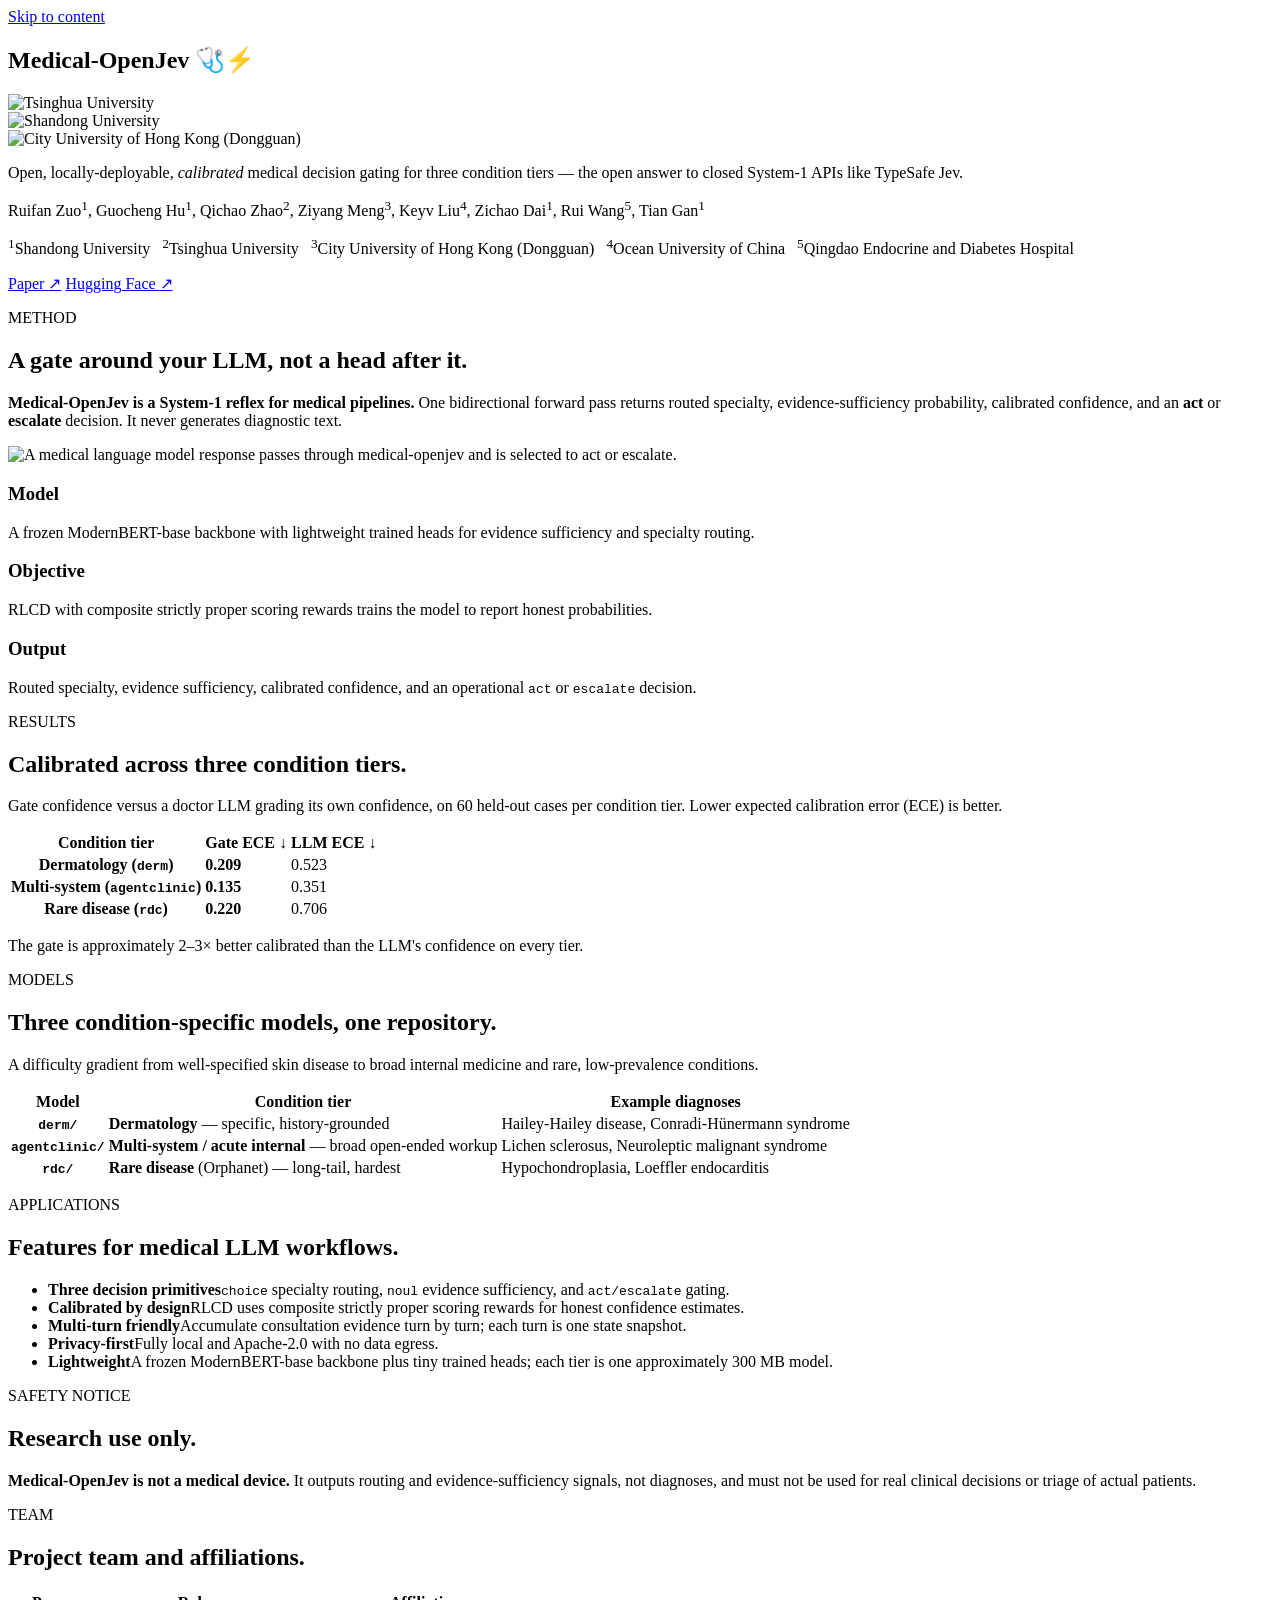
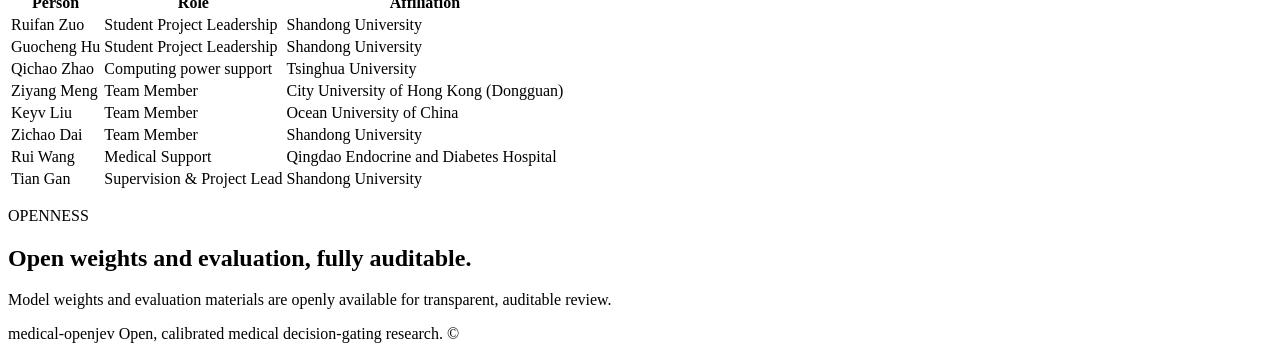
==== index.html @ 3ba79b7f "Add files via upload" ====
<!doctype html>
<html lang="en">
  <head>
    <meta charset="utf-8">
    <meta name="viewport" content="width=device-width, initial-scale=1">
    <meta name="description" content="Medical-OpenJev is an open, locally deployable, calibrated medical decision gate for three condition tiers.">
    <meta name="theme-color" content="#ffffff">
    <title>Medical-OpenJev · Calibrated medical decision gating</title>
    <link rel="icon" href="assets/medical-openjev-method.svg" type="image/svg+xml">
    <link rel="stylesheet" href="/Medical-OpenJev/styles.css">
  </head>
  <body>
    <a class="skip-link" href="#main">Skip to content</a>

    <main id="main">
      <section id="top" class="hero">
        <div class="container hero-center">
          <div class="title-lockup">
            <h1>Medical-OpenJev 🩺⚡</h1>
          </div>
          <div class="project-logos" aria-label="Project institutions">
            <div class="institution-logo"><img src="logo/清华大学-logo-1024px.png" alt="Tsinghua University"></div>
            <div class="institution-logo"><img src="logo/山东大学-logo-1024px.png" alt="Shandong University"></div>
            <div class="institution-logo"><img src="logo/香港城市大学（东莞）-logo-1024px.png" alt="City University of Hong Kong (Dongguan)"></div>
          </div>
          <p class="tagline">Open, locally-deployable, <em>calibrated</em> medical decision gating for three condition tiers — the open answer to closed System-1 APIs like TypeSafe Jev.</p>
          <p class="author-line">
            Ruifan Zuo<sup>1</sup>, Guocheng Hu<sup>1</sup>, Qichao Zhao<sup>2</sup>, Ziyang Meng<sup>3</sup>, Keyv Liu<sup>4</sup>, Zichao Dai<sup>1</sup>, Rui Wang<sup>5</sup>, Tian Gan<sup>1</sup>
          </p>
          <p class="affiliation-line">
            <sup>1</sup>Shandong University &nbsp; <sup>2</sup>Tsinghua University &nbsp; <sup>3</sup>City University of Hong Kong (Dongguan) &nbsp; <sup>4</sup>Ocean University of China &nbsp; <sup>5</sup>Qingdao Endocrine and Diabetes Hospital
          </p>
          <div class="project-links" aria-label="Project resources">
            <a href="https://arxiv.org" target="_blank" rel="noreferrer">Paper <span aria-hidden="true">↗</span></a>
            <a href="https://huggingface.co/Qwen/Qwen3.5-4B" target="_blank" rel="noreferrer">Hugging Face <span aria-hidden="true">↗</span></a>
          </div>
        </div>
      </section>

      <section id="method" class="section">
        <div class="container">
          <div class="section-heading">
            <p class="kicker">METHOD</p>
            <h2>A gate around your LLM, not a head after it.</h2>
            <p><strong>Medical-OpenJev is a System-1 reflex for medical pipelines.</strong> One bidirectional forward pass returns routed specialty, evidence-sufficiency probability, calibrated confidence, and an <strong>act</strong> or <strong>escalate</strong> decision. It never generates diagnostic text.</p>
          </div>
          <img class="method-figure" src="assets/medical-openjev-method.svg" alt="A medical language model response passes through medical-openjev and is selected to act or escalate." width="1200" height="480">
          <div class="method-notes">
            <div>
              <h3>Model</h3>
              <p>A frozen ModernBERT-base backbone with lightweight trained heads for evidence sufficiency and specialty routing.</p>
            </div>
            <div>
              <h3>Objective</h3>
              <p>RLCD with composite strictly proper scoring rewards trains the model to report honest probabilities.</p>
            </div>
            <div>
              <h3>Output</h3>
              <p>Routed specialty, evidence sufficiency, calibrated confidence, and an operational <code>act</code> or <code>escalate</code> decision.</p>
            </div>
          </div>
        </div>
      </section>

      <section id="results" class="section section-muted">
        <div class="container">
          <div class="section-heading">
            <p class="kicker">RESULTS</p>
            <h2>Calibrated across three condition tiers.</h2>
            <p>Gate confidence versus a doctor LLM grading its own confidence, on 60 held-out cases per condition tier. Lower expected calibration error (ECE) is better.</p>
          </div>
          <div class="table-wrap">
            <table>
              <thead>
                <tr><th scope="col">Condition tier</th><th scope="col">Gate ECE ↓</th><th scope="col">LLM ECE ↓</th></tr>
              </thead>
              <tbody>
                <tr><th scope="row">Dermatology (<code>derm</code>)</th><td><strong>0.209</strong></td><td>0.523</td></tr>
                <tr><th scope="row">Multi-system (<code>agentclinic</code>)</th><td><strong>0.135</strong></td><td>0.351</td></tr>
                <tr><th scope="row">Rare disease (<code>rdc</code>)</th><td><strong>0.220</strong></td><td>0.706</td></tr>
              </tbody>
            </table>
          </div>
          <p class="table-note">The gate is approximately 2–3× better calibrated than the LLM's confidence on every tier.</p>
        </div>
      </section>

      <section id="models" class="section">
        <div class="container">
          <div class="section-heading">
            <p class="kicker">MODELS</p>
            <h2>Three condition-specific models, one repository.</h2>
            <p>A difficulty gradient from well-specified skin disease to broad internal medicine and rare, low-prevalence conditions.</p>
          </div>
          <div class="table-wrap">
            <table>
              <thead>
                <tr><th scope="col">Model</th><th scope="col">Condition tier</th><th scope="col">Example diagnoses</th></tr>
              </thead>
              <tbody>
                <tr><th scope="row"><code>derm/</code></th><td><strong>Dermatology</strong> — specific, history-grounded</td><td>Hailey-Hailey disease, Conradi-Hünermann syndrome</td></tr>
                <tr><th scope="row"><code>agentclinic/</code></th><td><strong>Multi-system / acute internal</strong> — broad open-ended workup</td><td>Lichen sclerosus, Neuroleptic malignant syndrome</td></tr>
                <tr><th scope="row"><code>rdc/</code></th><td><strong>Rare disease</strong> (Orphanet) — long-tail, hardest</td><td>Hypochondroplasia, Loeffler endocarditis</td></tr>
              </tbody>
            </table>
          </div>
        </div>
      </section>

      <section id="applications" class="section">
        <div class="container">
          <div class="section-heading">
            <p class="kicker">APPLICATIONS</p>
            <h2>Features for medical LLM workflows.</h2>
          </div>
          <ul class="feature-list">
            <li><strong>Three decision primitives</strong><span><code>choice</code> specialty routing, <code>noul</code> evidence sufficiency, and <code>act/escalate</code> gating.</span></li>
            <li><strong>Calibrated by design</strong><span>RLCD uses composite strictly proper scoring rewards for honest confidence estimates.</span></li>
            <li><strong>Multi-turn friendly</strong><span>Accumulate consultation evidence turn by turn; each turn is one state snapshot.</span></li>
            <li><strong>Privacy-first</strong><span>Fully local and Apache-2.0 with no data egress.</span></li>
            <li><strong>Lightweight</strong><span>A frozen ModernBERT-base backbone plus tiny trained heads; each tier is one approximately 300 MB model.</span></li>
          </ul>
        </div>
      </section>

      <section class="section section-muted">
        <div class="container notice">
          <p class="kicker">SAFETY NOTICE</p>
          <h2>Research use only.</h2>
          <p><strong>Medical-OpenJev is not a medical device.</strong> It outputs routing and evidence-sufficiency signals, not diagnoses, and must not be used for real clinical decisions or triage of actual patients.</p>
        </div>
      </section>

      <section id="team" class="section">
        <div class="container">
          <div class="section-heading">
            <p class="kicker">TEAM</p>
            <h2>Project team and affiliations.</h2>
          </div>
          <div class="table-wrap team-table-wrap">
            <table class="team-table">
              <thead><tr><th scope="col">Person</th><th scope="col">Role</th><th scope="col">Affiliation</th></tr></thead>
              <tbody>
                <tr><td>Ruifan Zuo</td><td>Student Project Leadership</td><td>Shandong University</td></tr>
                <tr><td>Guocheng Hu</td><td>Student Project Leadership</td><td>Shandong University</td></tr>
                <tr><td>Qichao Zhao</td><td>Computing power support</td><td>Tsinghua University</td></tr>
                <tr><td>Ziyang Meng</td><td>Team Member</td><td>City University of Hong Kong (Dongguan)</td></tr>
                <tr><td>Keyv Liu</td><td>Team Member</td><td>Ocean University of China</td></tr>
                <tr><td>Zichao Dai</td><td>Team Member</td><td>Shandong University</td></tr>
                <tr><td>Rui Wang</td><td>Medical Support</td><td>Qingdao Endocrine and Diabetes Hospital</td></tr>
                <tr><td>Tian Gan</td><td>Supervision &amp; Project Lead</td><td>Shandong University</td></tr>
              </tbody>
            </table>
          </div>
        </div>
      </section>

      <section class="section section-muted">
        <div class="container openness">
          <p class="kicker">OPENNESS</p>
          <h2>Open weights and evaluation, fully auditable.</h2>
          <p>Model weights and evaluation materials are openly available for transparent, auditable review.</p>
        </div>
      </section>
    </main>

    <footer class="site-footer">
      <div class="container footer-inner">
        <span>medical-open<span>jev</span></span>
        <span>Open, calibrated medical decision-gating research.</span>
        <span>© <span id="year"></span></span>
      </div>
    </footer>
    <script src="script.js"></script>
  </body>
</html>
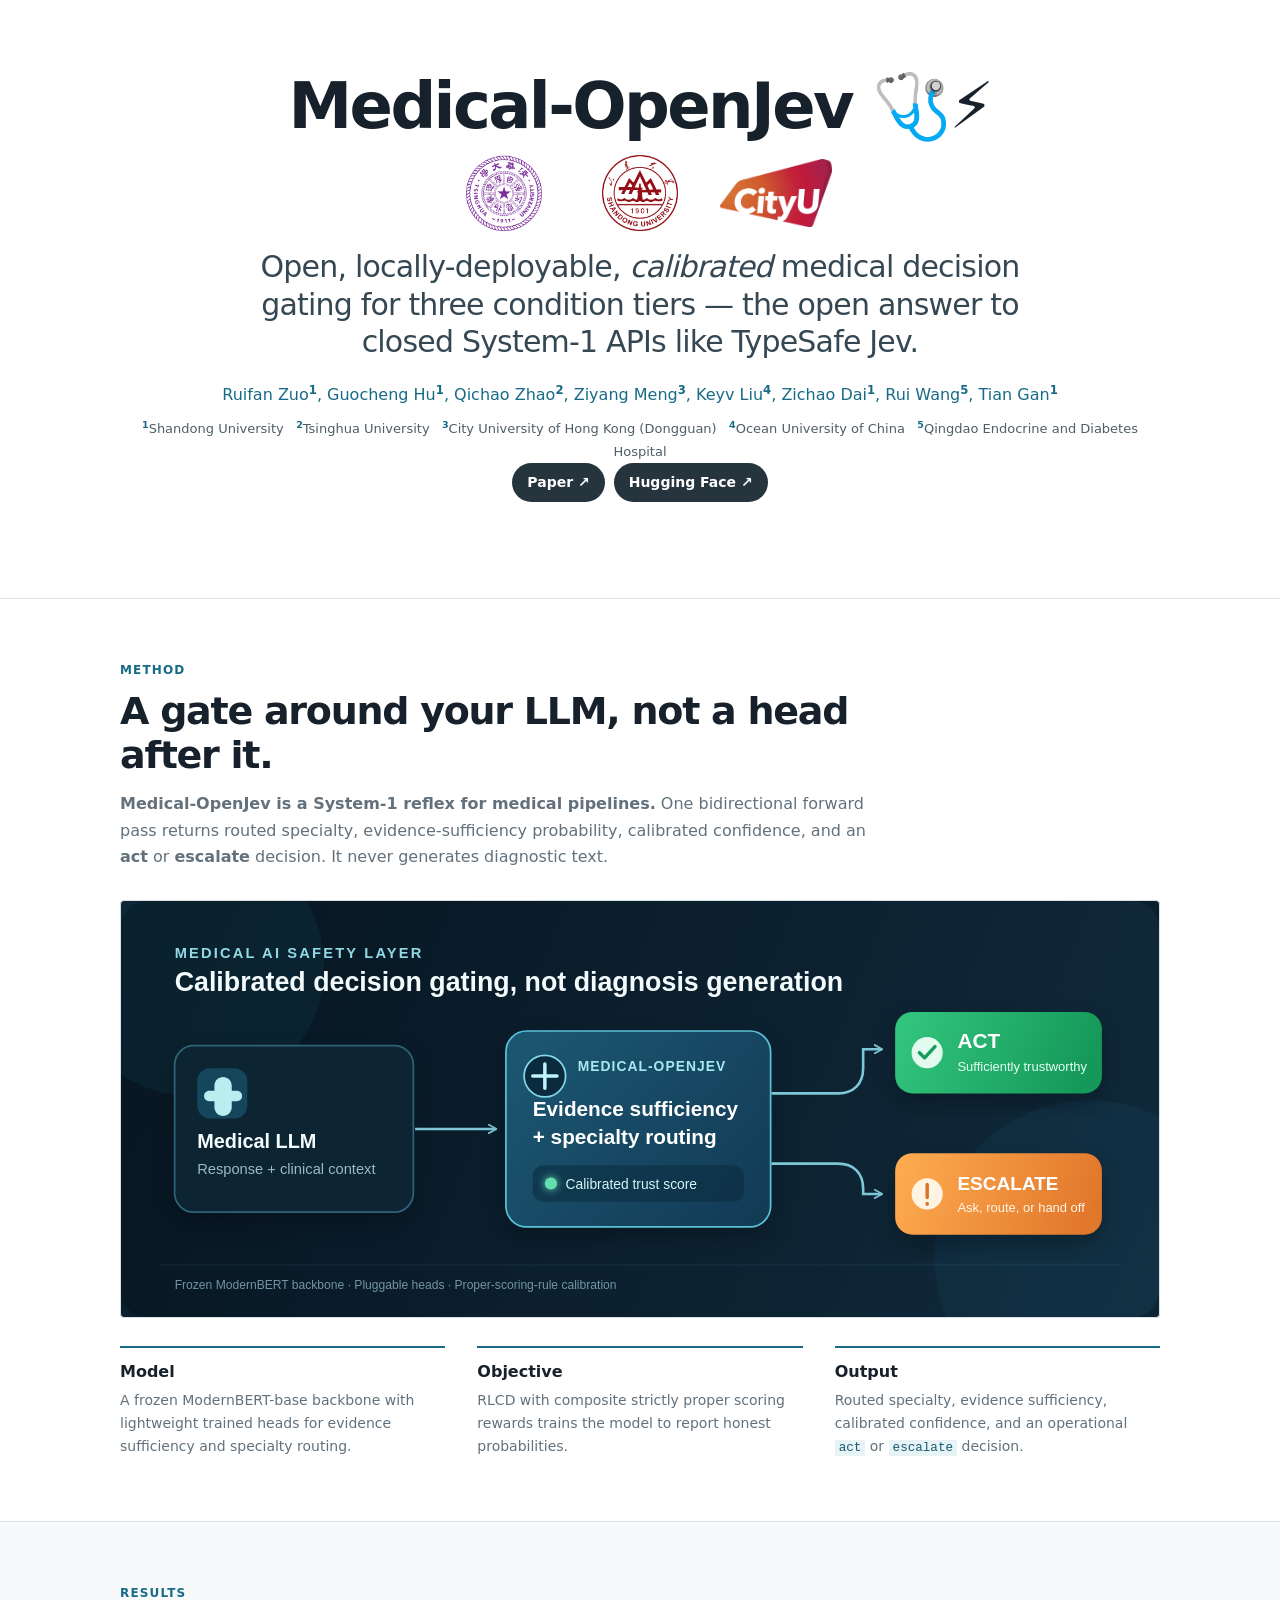
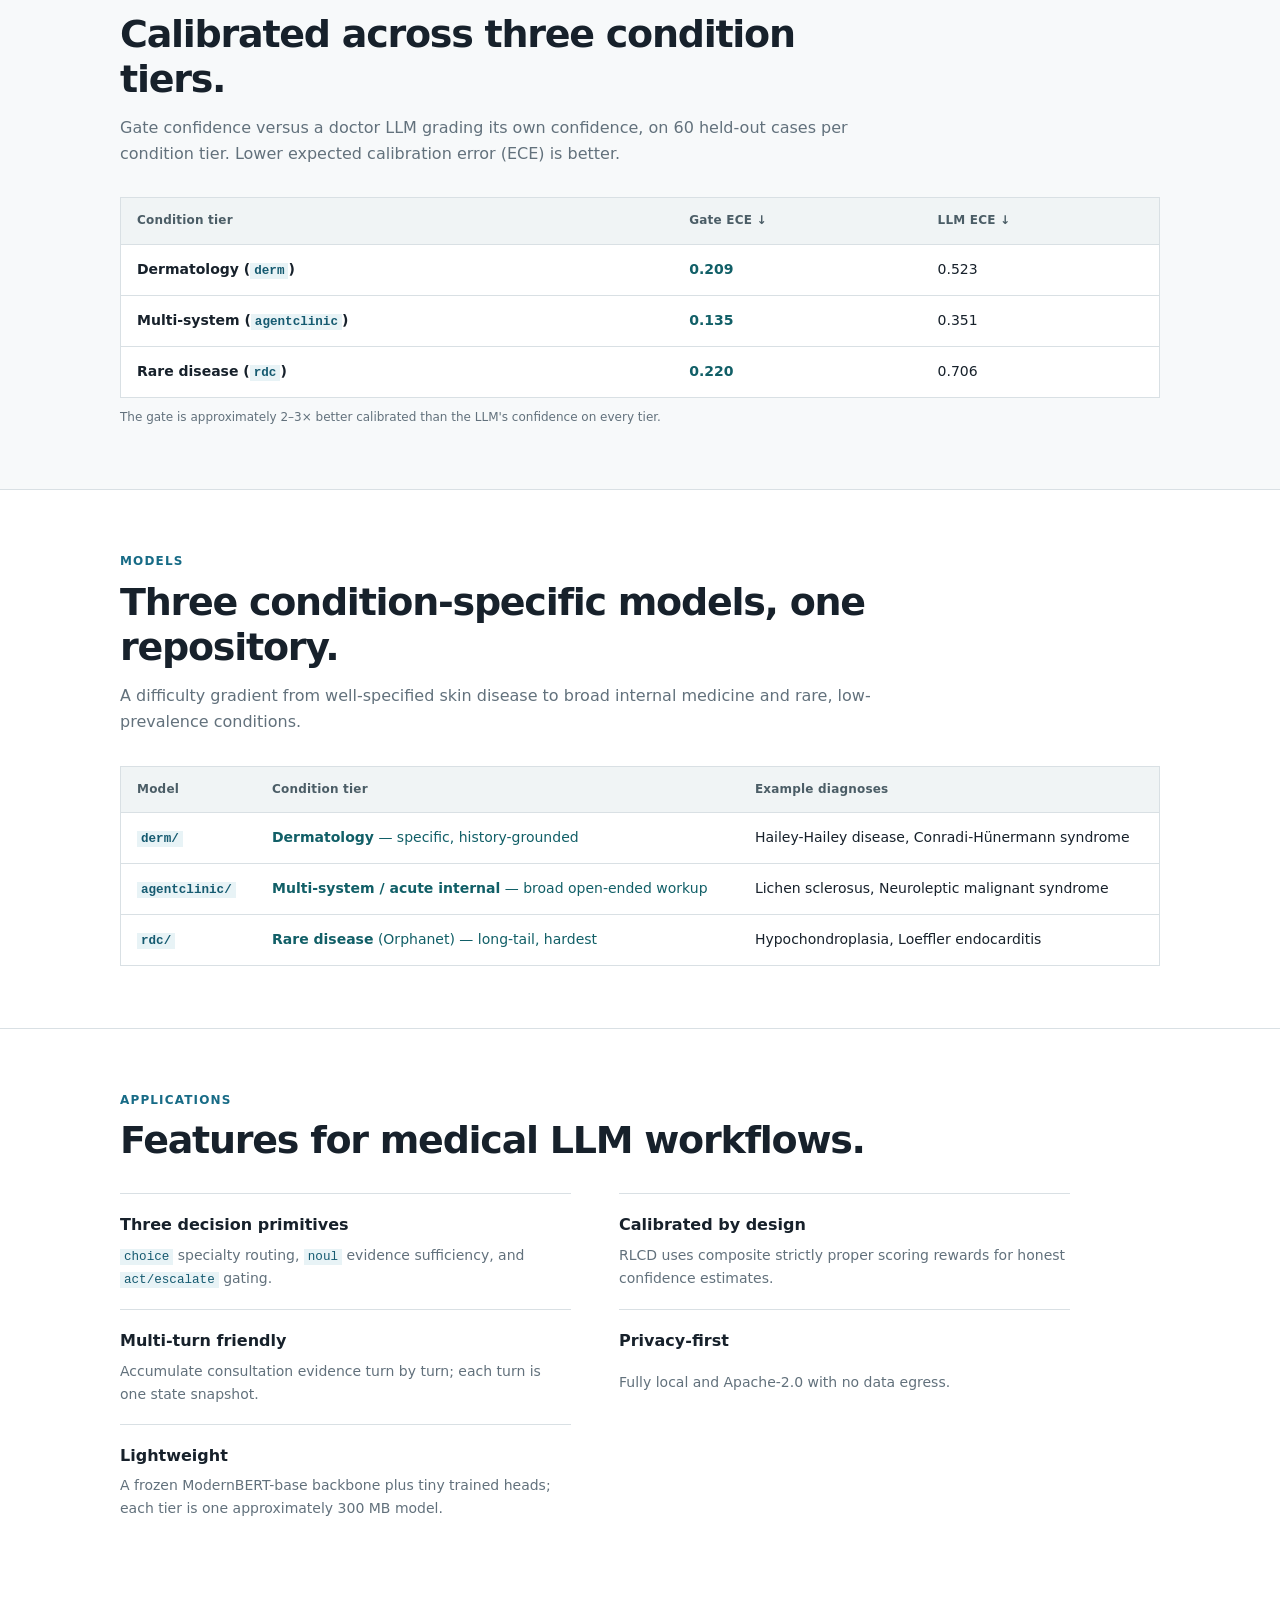
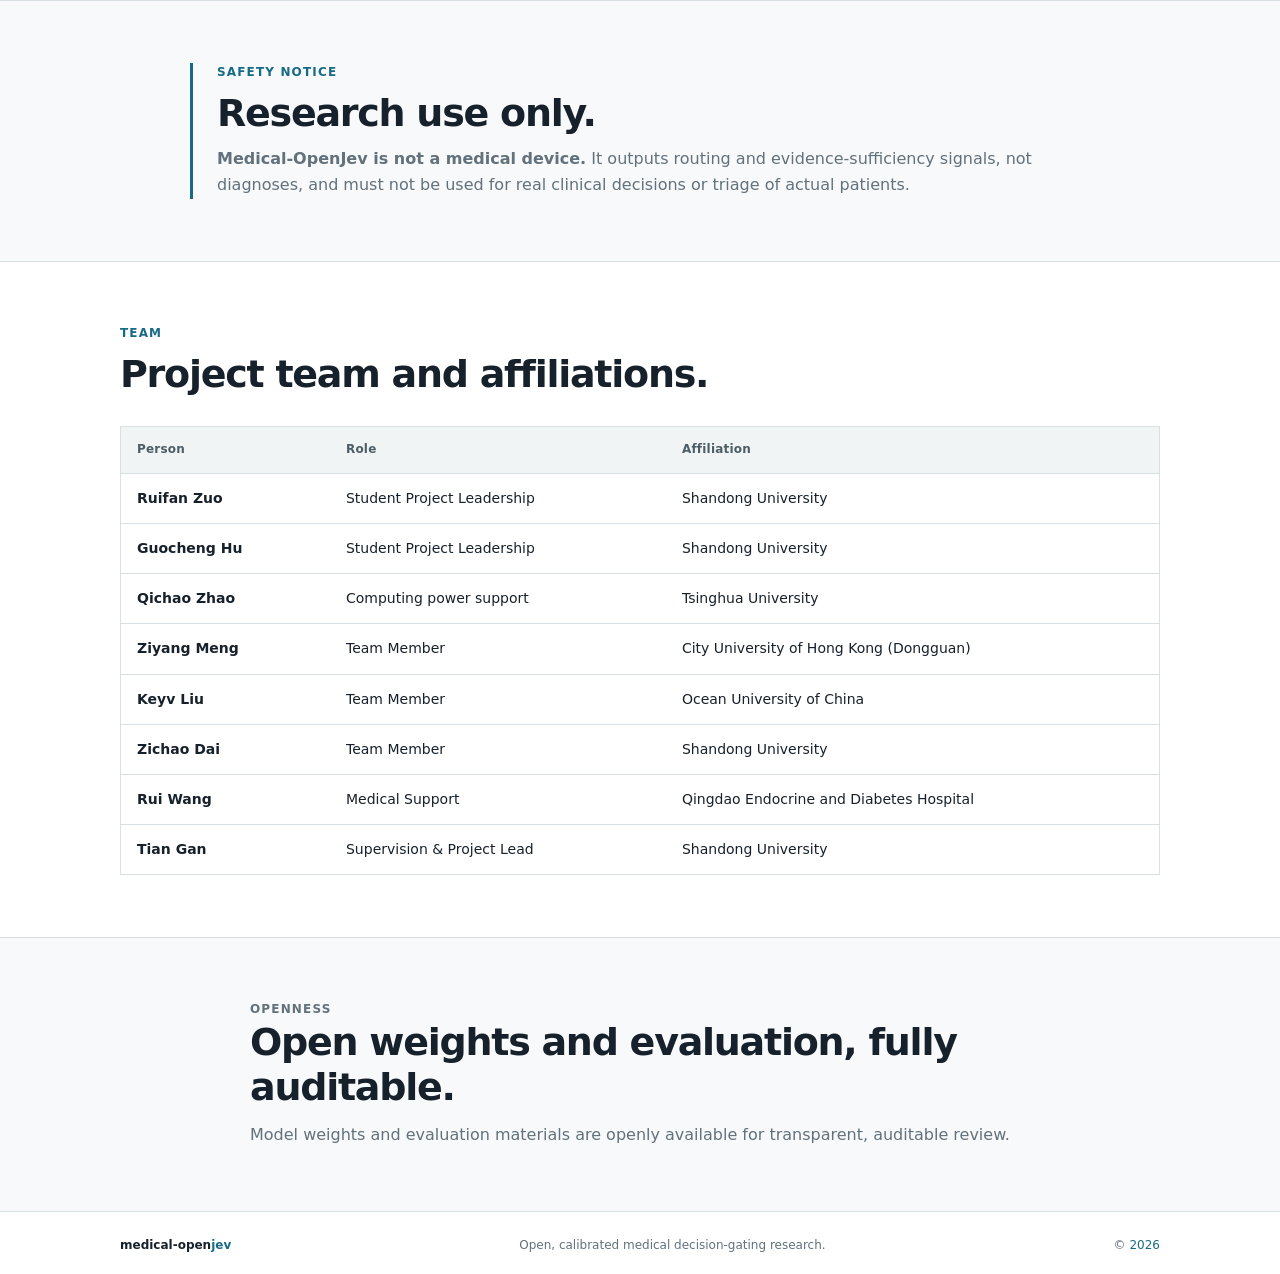
==== commit 3d6c1f7b: "Update index.html" ====
--- a/index.html
+++ b/index.html
@@ -6,8 +6,8 @@
     <meta name="description" content="Medical-OpenJev is an open, locally deployable, calibrated medical decision gate for three condition tiers.">
     <meta name="theme-color" content="#ffffff">
     <title>Medical-OpenJev · Calibrated medical decision gating</title>
-    <link rel="icon" href="assets/medical-openjev-method.svg" type="image/svg+xml">
-    <link rel="stylesheet" href="/Medical-OpenJev/styles.css">
+    <link rel="icon" href="web/assets/medical-openjev-method.svg" type="image/svg+xml">
+    <link rel="stylesheet" href="web/styles.css">
   </head>
   <body>
     <a class="skip-link" href="#main">Skip to content</a>
@@ -19,9 +19,9 @@
             <h1>Medical-OpenJev 🩺⚡</h1>
           </div>
           <div class="project-logos" aria-label="Project institutions">
-            <div class="institution-logo"><img src="logo/清华大学-logo-1024px.png" alt="Tsinghua University"></div>
-            <div class="institution-logo"><img src="logo/山东大学-logo-1024px.png" alt="Shandong University"></div>
-            <div class="institution-logo"><img src="logo/香港城市大学（东莞）-logo-1024px.png" alt="City University of Hong Kong (Dongguan)"></div>
+            <div class="institution-logo"><img src="web/logo/清华大学-logo-1024px.png" alt="Tsinghua University"></div>
+            <div class="institution-logo"><img src="web/logo/山东大学-logo-1024px.png" alt="Shandong University"></div>
+            <div class="institution-logo"><img src="web/logo/香港城市大学（东莞）-logo-1024px.png" alt="City University of Hong Kong (Dongguan)"></div>
           </div>
           <p class="tagline">Open, locally-deployable, <em>calibrated</em> medical decision gating for three condition tiers — the open answer to closed System-1 APIs like TypeSafe Jev.</p>
           <p class="author-line">
@@ -32,7 +32,7 @@
           </p>
           <div class="project-links" aria-label="Project resources">
             <a href="https://arxiv.org" target="_blank" rel="noreferrer">Paper <span aria-hidden="true">↗</span></a>
-            <a href="https://huggingface.co/Qwen/Qwen3.5-4B" target="_blank" rel="noreferrer">Hugging Face <span aria-hidden="true">↗</span></a>
+            <a href="https://https://huggingface.co/fancc28/Medical-OpenJev" target="_blank" rel="noreferrer">Hugging Face <span aria-hidden="true">↗</span></a>
           </div>
         </div>
       </section>
@@ -44,7 +44,7 @@
             <h2>A gate around your LLM, not a head after it.</h2>
             <p><strong>Medical-OpenJev is a System-1 reflex for medical pipelines.</strong> One bidirectional forward pass returns routed specialty, evidence-sufficiency probability, calibrated confidence, and an <strong>act</strong> or <strong>escalate</strong> decision. It never generates diagnostic text.</p>
           </div>
-          <img class="method-figure" src="assets/medical-openjev-method.svg" alt="A medical language model response passes through medical-openjev and is selected to act or escalate." width="1200" height="480">
+          <img class="method-figure" src="web/assets/medical-openjev-method.svg" alt="A medical language model response passes through medical-openjev and is selected to act or escalate." width="1200" height="480">
           <div class="method-notes">
             <div>
               <h3>Model</h3>
@@ -171,6 +171,6 @@
         <span>© <span id="year"></span></span>
       </div>
     </footer>
-    <script src="script.js"></script>
+    <script src="web/script.js"></script>
   </body>
 </html>
--- a/web/styles.css
+++ b/web/styles.css
@@ -0,0 +1,106 @@
+:root {
+  --paper: #ffffff;
+  --surface: #f7f9fa;
+  --ink: #17212b;
+  --muted: #62717c;
+  --accent: #176b86;
+  --accent-soft: #e8f3f6;
+  --line: #d9e0e4;
+  --max-width: 1040px;
+}
+
+* { box-sizing: border-box; }
+
+html { scroll-behavior: smooth; }
+
+body {
+  margin: 0;
+  color: var(--ink);
+  background: var(--paper);
+  font-family: Inter, ui-sans-serif, system-ui, -apple-system, BlinkMacSystemFont, "Segoe UI", sans-serif;
+  font-size: 16px;
+  line-height: 1.65;
+}
+
+a { color: var(--accent); text-decoration: none; }
+a:hover { text-decoration: underline; text-underline-offset: 3px; }
+
+.container { width: min(var(--max-width), calc(100% - 48px)); margin: 0 auto; }
+
+.skip-link { position: fixed; z-index: 10; top: -50px; left: 12px; padding: 7px 12px; background: var(--ink); color: #fff; }
+.skip-link:focus { top: 12px; }
+
+.hero { padding: 74px 0 68px; text-align: center; }
+.hero-center { max-width: 1100px; }
+h1, h2, h3, p { margin-top: 0; }
+h1 { margin-bottom: 0; font-size: clamp(40px, 6vw, 64px); line-height: 1; letter-spacing: -2.6px; }
+h1 span, .site-footer span span { color: var(--accent); }
+.title-lockup { display: flex; align-items: center; justify-content: center; gap: 13px; }
+.project-mark { display: grid; width: 48px; height: 48px; place-items: center; border-radius: 9px; background: var(--accent); color: #fff; font-size: 38px; font-weight: 400; line-height: 1; }
+.tagline { max-width: 800px; margin: 0 auto 20px; color: #344752; font-size: clamp(22px, 3vw, 30px); line-height: 1.25; font-weight: 500; letter-spacing: -.8px; }
+.author-line { max-width: 980px; margin: 0 auto 9px; color: var(--accent); font-size: 16px; line-height: 1.65; }
+.affiliation-line { max-width: 1040px; margin: 0 auto; color: #4d5e67; font-size: 13px; line-height: 1.7; }
+sup { color: var(--accent); font-size: .73em; font-weight: 700; }
+.project-logos { display: flex; align-items: center; justify-content: center; gap: 24px; margin: 16px 0; }
+.institution-logo { display: grid; width: 112px; height: 78px; place-items: center; }
+.institution-logo img { display: block; max-width: 100%; max-height: 76px; object-fit: contain; }
+.project-links { display: flex; flex-wrap: wrap; justify-content: center; gap: 9px; margin: 0 0 28px; }
+.project-links a { padding: 8px 15px; border-radius: 999px; background: #26343d; color: #fff; font-size: 14px; font-weight: 650; }
+.project-links a:hover { background: var(--accent); text-decoration: none; }
+.section { padding: 62px 0; border-top: 1px solid var(--line); }
+.section-muted { background: var(--surface); }
+.section-heading { max-width: 760px; margin-bottom: 30px; }
+.kicker { margin-bottom: 8px; color: var(--accent); font-size: 12px; font-weight: 750; letter-spacing: 1.15px; }
+h2 { margin-bottom: 13px; font-size: clamp(27px, 4vw, 38px); line-height: 1.18; letter-spacing: -1.25px; }
+h3 { margin-bottom: 7px; font-size: 16px; line-height: 1.35; }
+.section-heading > p:last-child, .openness p { margin-bottom: 0; color: var(--muted); }
+
+.method-figure { display: block; width: 100%; height: auto; border: 1px solid var(--line); border-radius: 4px; background: #0b1e2b; }
+.method-notes { display: grid; grid-template-columns: repeat(3, 1fr); gap: 32px; margin-top: 28px; }
+.method-notes > div { border-top: 2px solid var(--accent); padding-top: 13px; }
+.method-notes p { margin-bottom: 0; color: var(--muted); font-size: 14px; }
+code { padding: 1px 4px; background: var(--accent-soft); color: #155a70; font-size: .9em; }
+
+.table-wrap { overflow-x: auto; border: 1px solid var(--line); background: #fff; }
+table { width: 100%; min-width: 760px; border-collapse: collapse; text-align: left; font-size: 14px; }
+th, td { padding: 13px 16px; vertical-align: top; border-bottom: 1px solid var(--line); }
+thead th { background: #f0f4f5; color: #4b5d66; font-size: 12px; font-weight: 750; letter-spacing: .2px; }
+tbody tr:last-child th, tbody tr:last-child td { border-bottom: 0; }
+tbody td:nth-child(2) { color: #115f67; }
+.table-note { margin: 10px 0 0; color: var(--muted); font-size: 12px; }
+
+.feature-list { display: grid; grid-template-columns: repeat(2, 1fr); gap: 0 48px; max-width: 950px; margin: 0; padding: 0; list-style: none; }
+.feature-list li { display: grid; gap: 5px; padding: 18px 0; border-top: 1px solid var(--line); }
+.feature-list strong { font-size: 16px; }
+.feature-list span { color: var(--muted); font-size: 14px; }
+
+.notice { max-width: 900px; border-left: 3px solid var(--accent); padding-left: 24px; }
+.notice h2 { margin-bottom: 10px; }
+.notice > p:last-child { max-width: 830px; margin-bottom: 0; color: var(--muted); }
+
+.team-table td:first-child { font-weight: 650; color: var(--ink); }
+.team-table td:nth-child(2) { color: var(--ink); }
+.openness { max-width: 780px; }
+
+.site-footer { border-top: 1px solid var(--line); padding: 24px 0; color: var(--muted); font-size: 12px; }
+.footer-inner { display: flex; justify-content: space-between; gap: 20px; }
+.footer-inner > span:first-child { color: var(--ink); font-weight: 750; }
+
+@media (max-width: 720px) {
+  .container { width: min(var(--max-width), calc(100% - 32px)); }
+  .hero { padding: 54px 0 48px; }
+  .title-lockup { gap: 9px; }
+  .project-mark { width: 39px; height: 39px; border-radius: 7px; font-size: 31px; }
+  .author-line { font-size: 14px; }
+  .affiliation-line { font-size: 12px; }
+  .project-logos { gap: 11px; margin: 14px 0; }
+  .institution-logo { width: 86px; height: 62px; }
+  .institution-logo img { max-height: 60px; }
+  .section { padding: 48px 0; }
+  .method-notes, .feature-list { grid-template-columns: 1fr; gap: 0; }
+  .method-notes > div { padding: 16px 0; border-top: 1px solid var(--line); }
+  .method-notes > div:first-child { border-top: 2px solid var(--accent); }
+  .footer-inner { align-items: flex-start; flex-direction: column; gap: 5px; }
+}
+
+@media (prefers-reduced-motion: reduce) { html { scroll-behavior: auto; } }
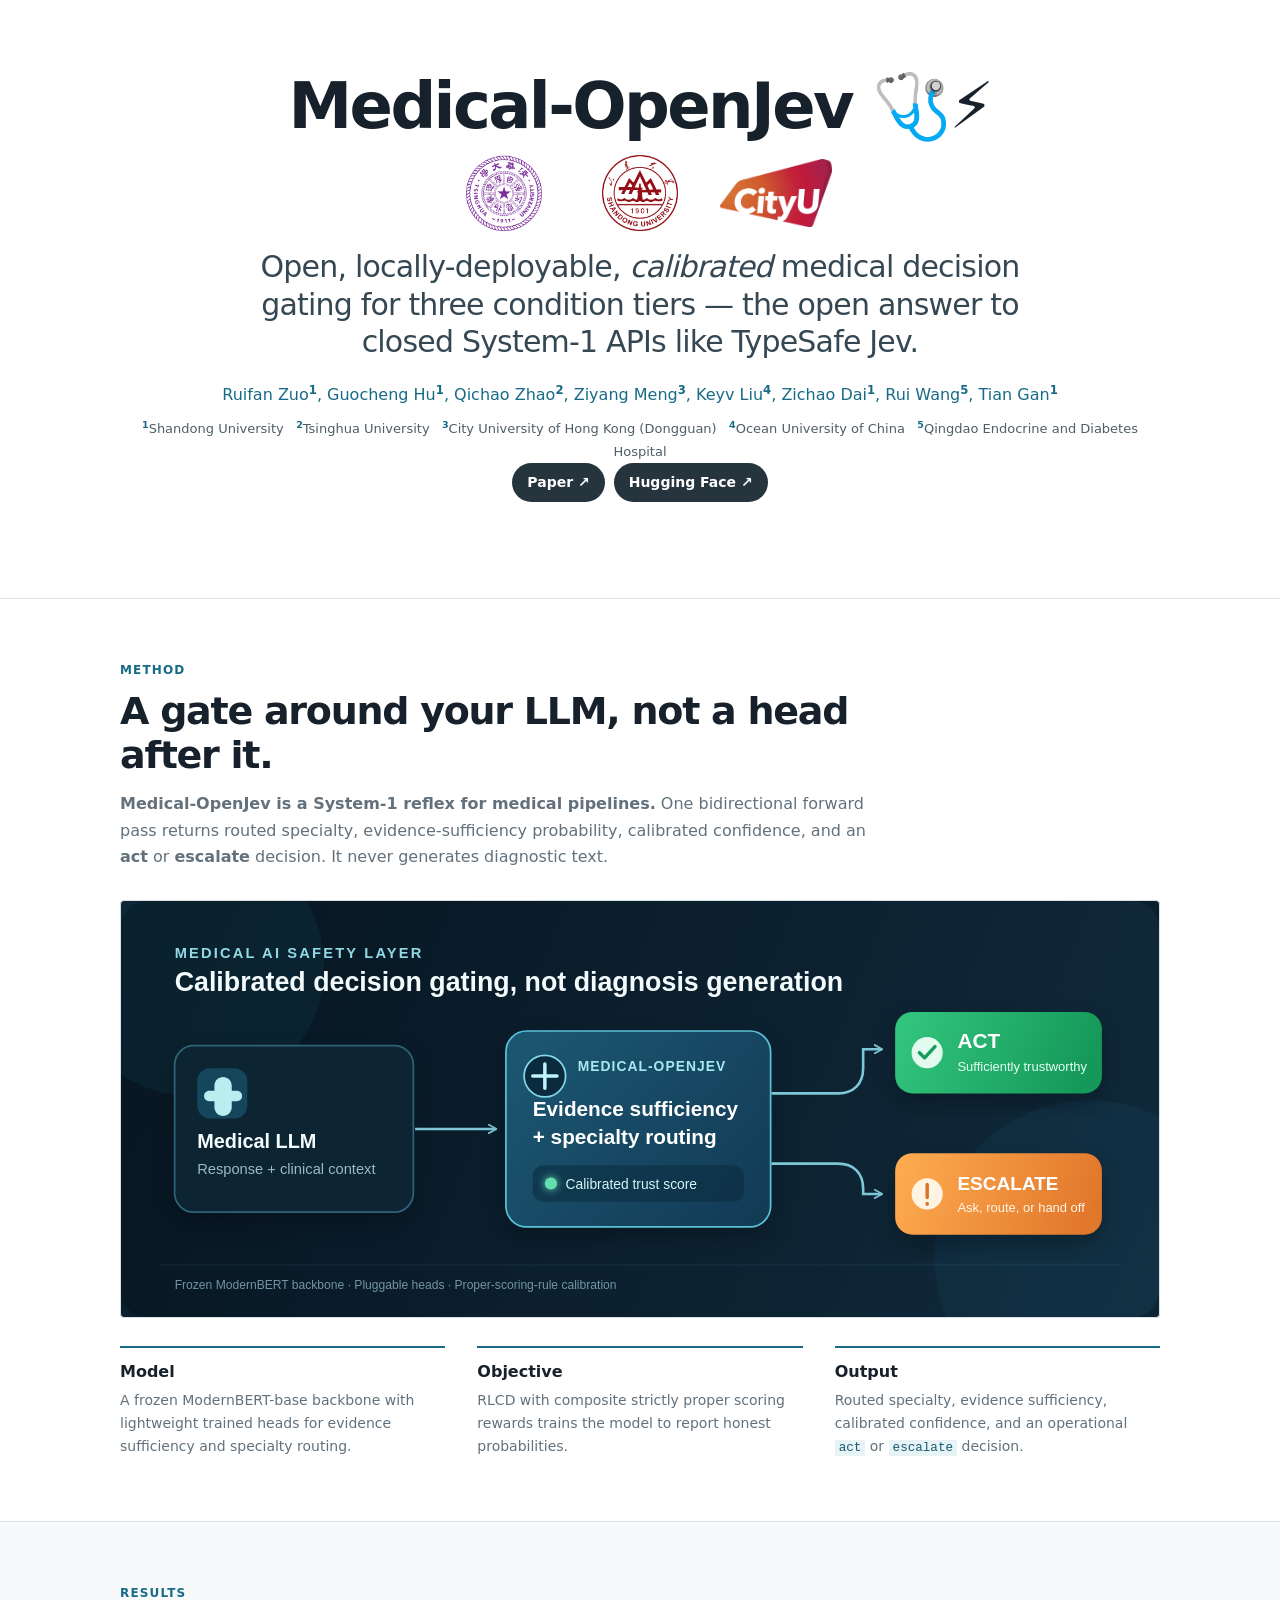
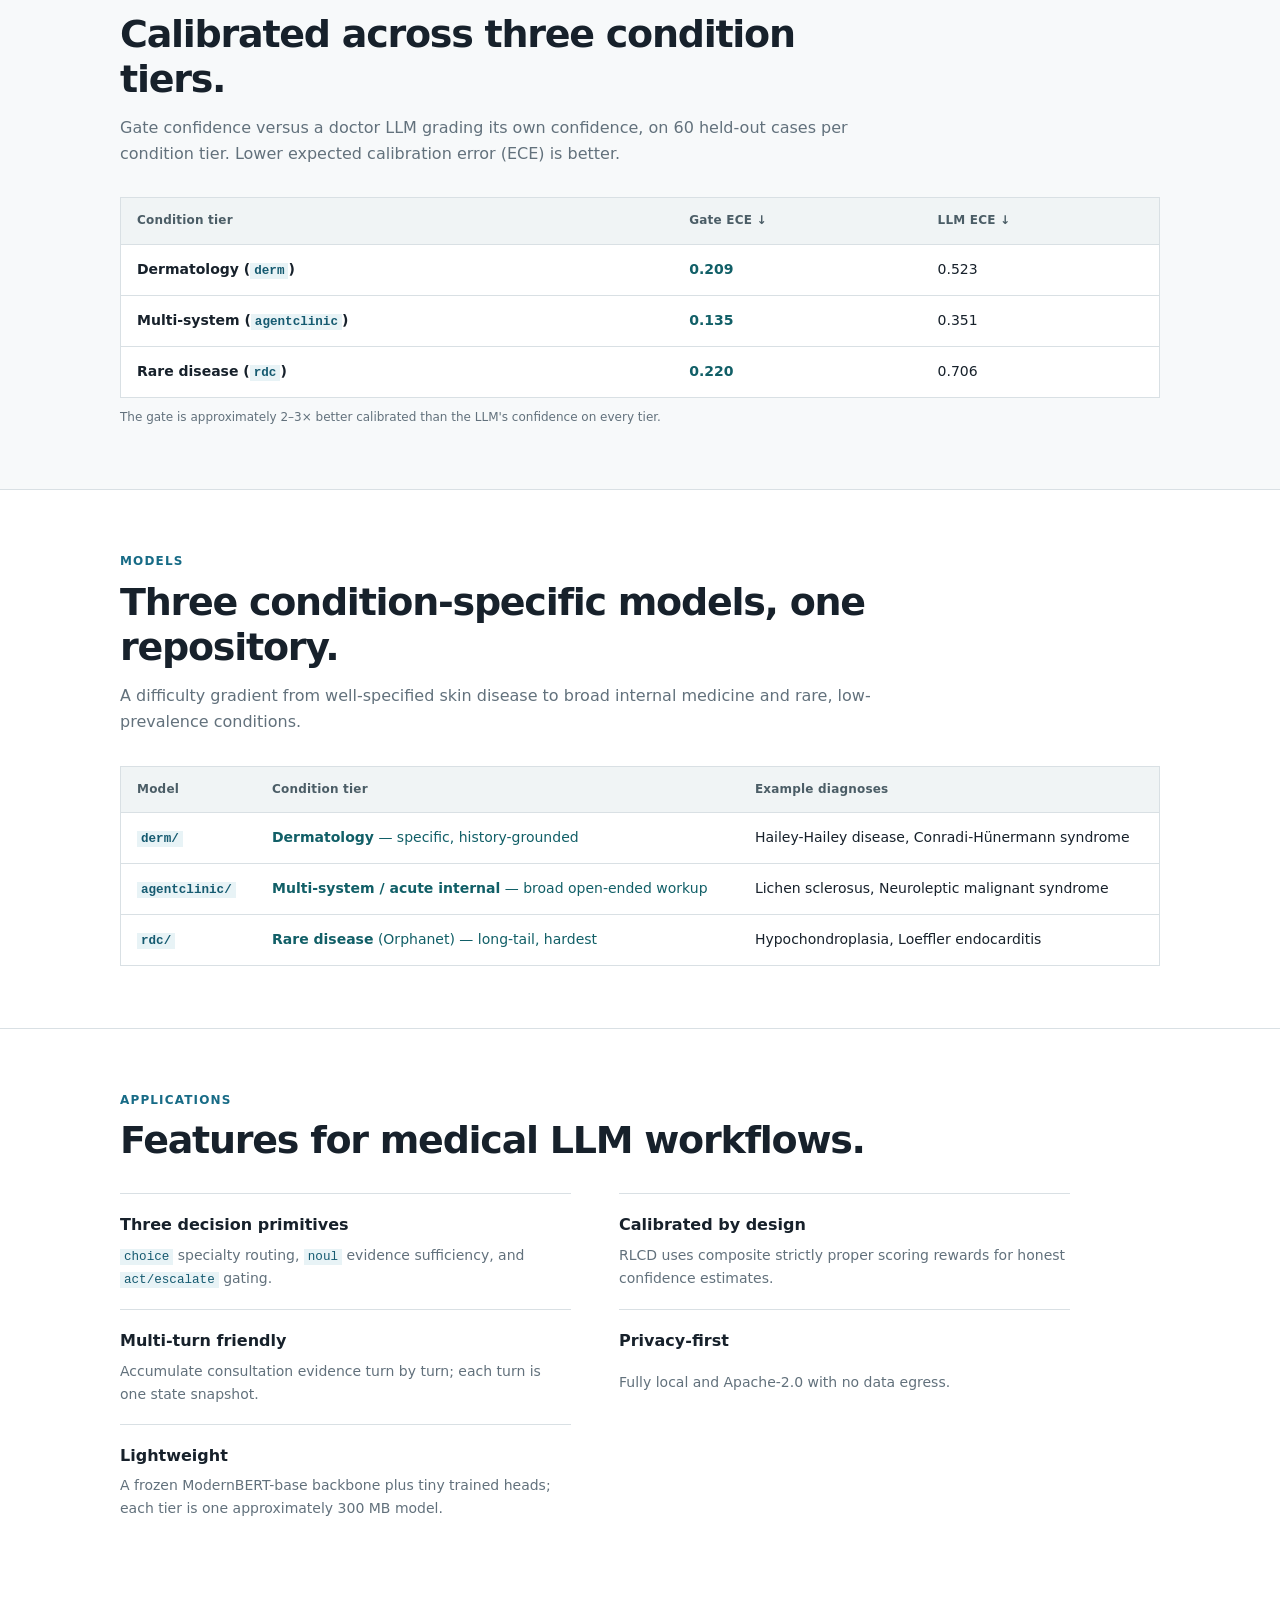
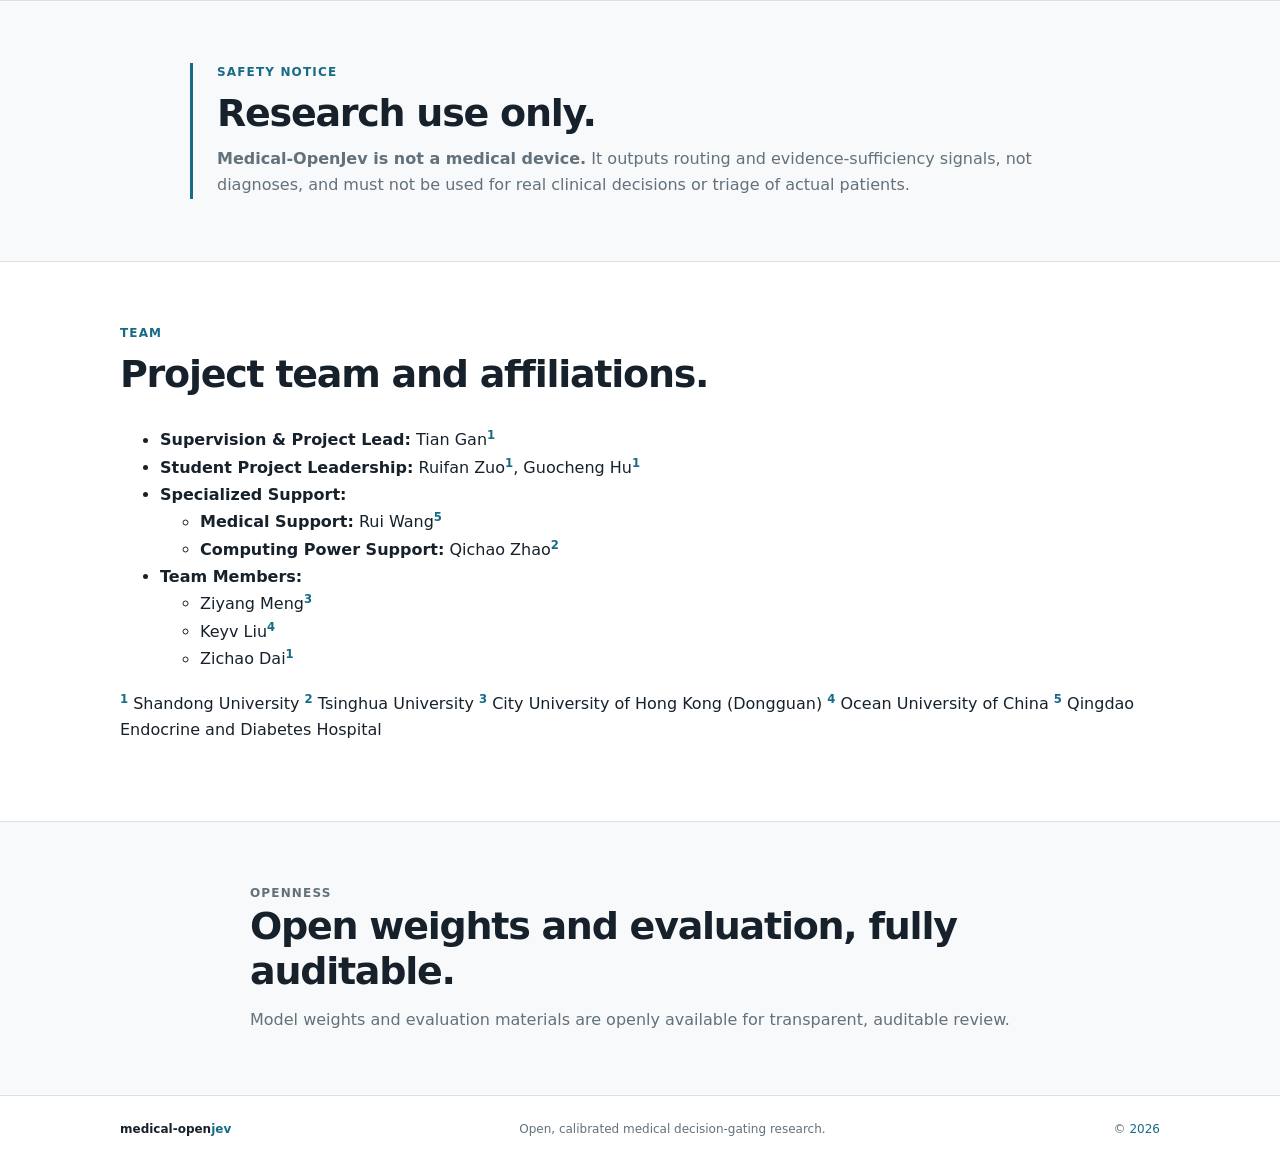
==== commit a58ce4a6: "Update index.html" ====
--- a/index.html
+++ b/index.html
@@ -32,7 +32,7 @@
           </p>
           <div class="project-links" aria-label="Project resources">
             <a href="https://arxiv.org" target="_blank" rel="noreferrer">Paper <span aria-hidden="true">↗</span></a>
-            <a href="https://https://huggingface.co/fancc28/Medical-OpenJev" target="_blank" rel="noreferrer">Hugging Face <span aria-hidden="true">↗</span></a>
+            <a href="https://huggingface.co/fancc28/Medical-OpenJev" target="_blank" rel="noreferrer">Hugging Face <span aria-hidden="true">↗</span></a>
           </div>
         </div>
       </section>
@@ -137,21 +137,32 @@
             <p class="kicker">TEAM</p>
             <h2>Project team and affiliations.</h2>
           </div>
-          <div class="table-wrap team-table-wrap">
-            <table class="team-table">
-              <thead><tr><th scope="col">Person</th><th scope="col">Role</th><th scope="col">Affiliation</th></tr></thead>
-              <tbody>
-                <tr><td>Ruifan Zuo</td><td>Student Project Leadership</td><td>Shandong University</td></tr>
-                <tr><td>Guocheng Hu</td><td>Student Project Leadership</td><td>Shandong University</td></tr>
-                <tr><td>Qichao Zhao</td><td>Computing power support</td><td>Tsinghua University</td></tr>
-                <tr><td>Ziyang Meng</td><td>Team Member</td><td>City University of Hong Kong (Dongguan)</td></tr>
-                <tr><td>Keyv Liu</td><td>Team Member</td><td>Ocean University of China</td></tr>
-                <tr><td>Zichao Dai</td><td>Team Member</td><td>Shandong University</td></tr>
-                <tr><td>Rui Wang</td><td>Medical Support</td><td>Qingdao Endocrine and Diabetes Hospital</td></tr>
-                <tr><td>Tian Gan</td><td>Supervision &amp; Project Lead</td><td>Shandong University</td></tr>
-              </tbody>
-            </table>
-          </div>
+          <ul class="team-outline">
+            <li><strong>Supervision &amp; Project Lead:</strong> Tian Gan<sup>1</sup></li>
+            <li><strong>Student Project Leadership:</strong> Ruifan Zuo<sup>1</sup>, Guocheng Hu<sup>1</sup></li>
+            <li>
+              <strong>Specialized Support:</strong>
+              <ul>
+                <li><strong>Medical Support:</strong> Rui Wang<sup>5</sup></li>
+                <li><strong>Computing Power Support:</strong> Qichao Zhao<sup>2</sup></li>
+              </ul>
+            </li>
+            <li>
+              <strong>Team Members:</strong>
+              <ul>
+                <li>Ziyang Meng<sup>3</sup></li>
+                <li>Keyv Liu<sup>4</sup></li>
+                <li>Zichao Dai<sup>1</sup></li>
+              </ul>
+            </li>
+          </ul>
+          <p class="team-affiliation-legend">
+            <span><sup>1</sup> Shandong University</span>
+            <span><sup>2</sup> Tsinghua University</span>
+            <span><sup>3</sup> City University of Hong Kong (Dongguan)</span>
+            <span><sup>4</sup> Ocean University of China</span>
+            <span><sup>5</sup> Qingdao Endocrine and Diabetes Hospital</span>
+          </p>
         </div>
       </section>
 
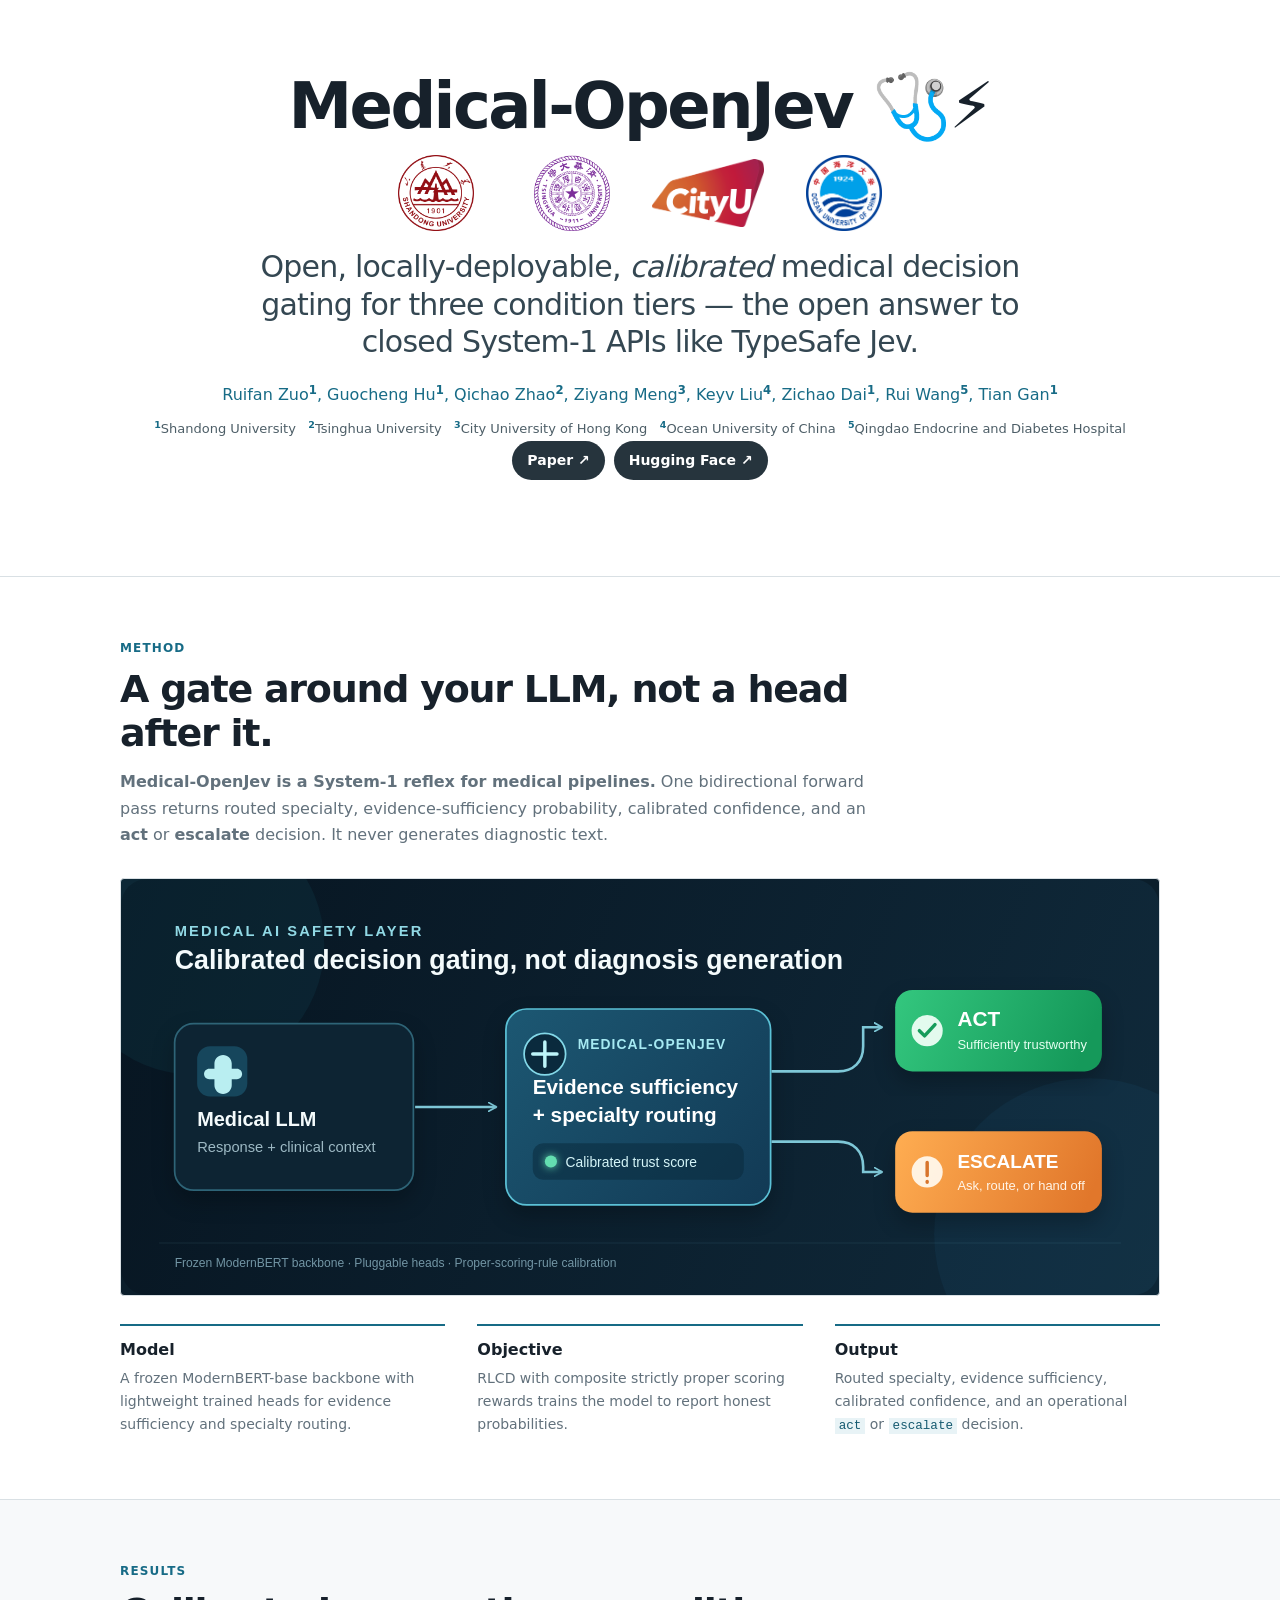
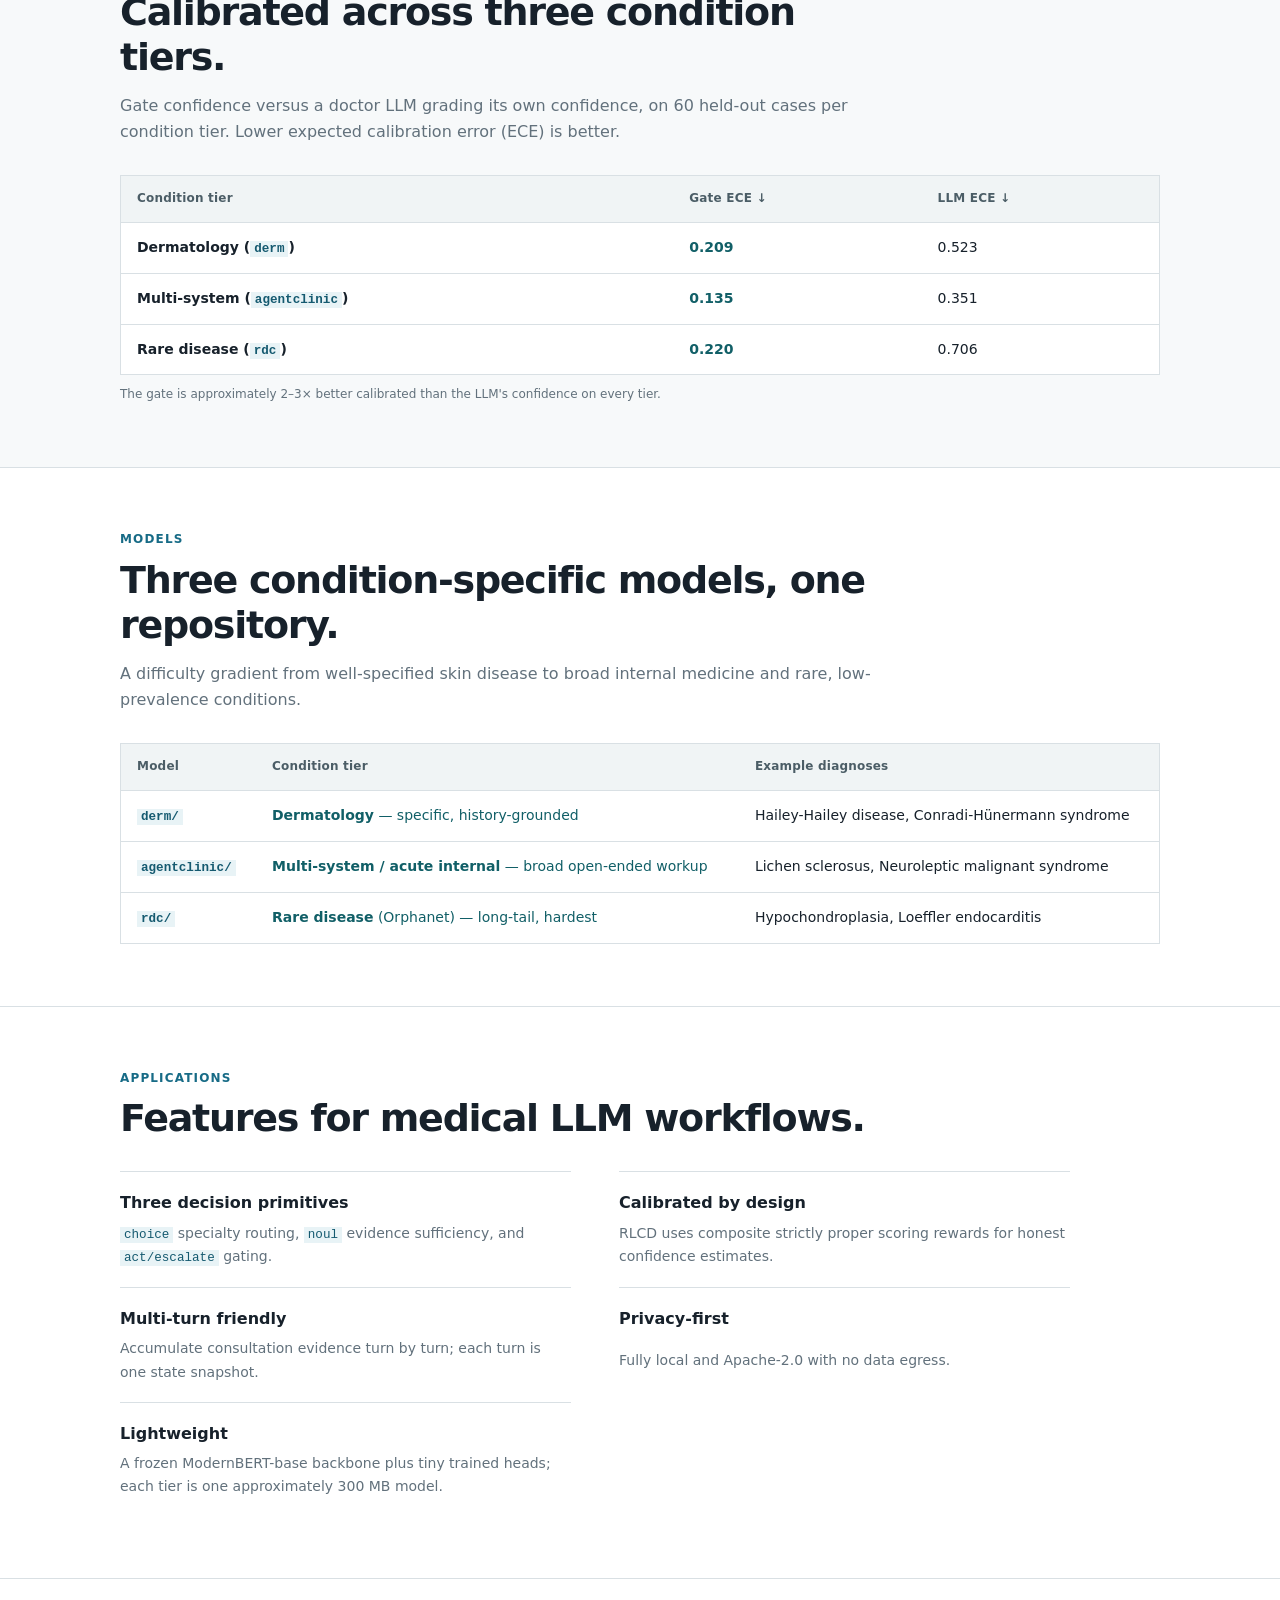
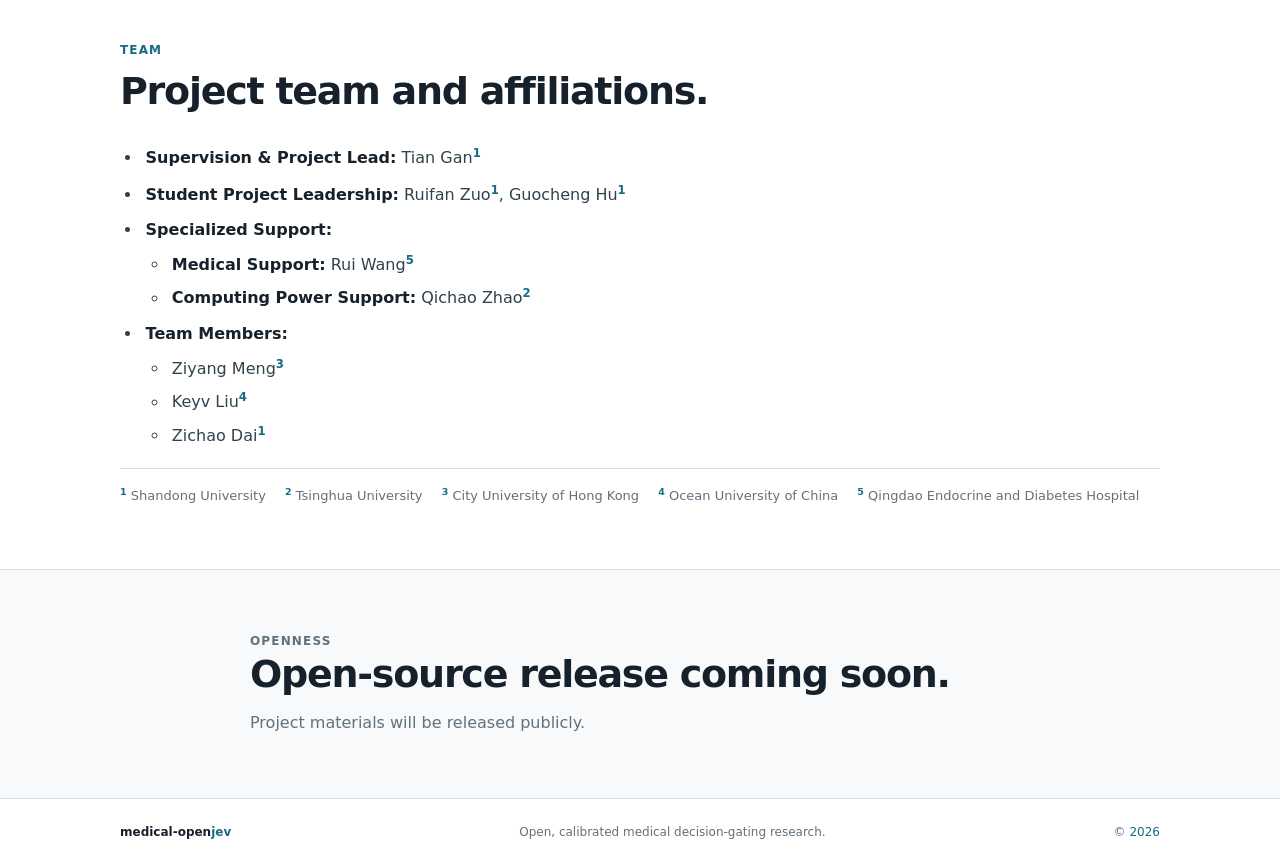
==== commit b62921b1: "Add files via upload" ====
--- a/index.html
+++ b/index.html
@@ -19,16 +19,17 @@
             <h1>Medical-OpenJev 🩺⚡</h1>
           </div>
           <div class="project-logos" aria-label="Project institutions">
+            <div class="institution-logo"><img src="web/logo/山东大学-logo-1024px.png" alt="Shandong University"></div>
             <div class="institution-logo"><img src="web/logo/清华大学-logo-1024px.png" alt="Tsinghua University"></div>
-            <div class="institution-logo"><img src="web/logo/山东大学-logo-1024px.png" alt="Shandong University"></div>
-            <div class="institution-logo"><img src="web/logo/香港城市大学（东莞）-logo-1024px.png" alt="City University of Hong Kong (Dongguan)"></div>
+            <div class="institution-logo"><img src="web/logo/香港城市大学（东莞）-logo-1024px.png" alt="City University of Hong Kong"></div>
+            <div class="institution-logo"><img src="web/logo/中国海洋大学logo.png" alt="Ocean University of China"></div>
           </div>
           <p class="tagline">Open, locally-deployable, <em>calibrated</em> medical decision gating for three condition tiers — the open answer to closed System-1 APIs like TypeSafe Jev.</p>
           <p class="author-line">
             Ruifan Zuo<sup>1</sup>, Guocheng Hu<sup>1</sup>, Qichao Zhao<sup>2</sup>, Ziyang Meng<sup>3</sup>, Keyv Liu<sup>4</sup>, Zichao Dai<sup>1</sup>, Rui Wang<sup>5</sup>, Tian Gan<sup>1</sup>
           </p>
           <p class="affiliation-line">
-            <sup>1</sup>Shandong University &nbsp; <sup>2</sup>Tsinghua University &nbsp; <sup>3</sup>City University of Hong Kong (Dongguan) &nbsp; <sup>4</sup>Ocean University of China &nbsp; <sup>5</sup>Qingdao Endocrine and Diabetes Hospital
+            <sup>1</sup>Shandong University &nbsp; <sup>2</sup>Tsinghua University &nbsp; <sup>3</sup>City University of Hong Kong &nbsp; <sup>4</sup>Ocean University of China &nbsp; <sup>5</sup>Qingdao Endocrine and Diabetes Hospital
           </p>
           <div class="project-links" aria-label="Project resources">
             <a href="https://arxiv.org" target="_blank" rel="noreferrer">Paper <span aria-hidden="true">↗</span></a>
@@ -123,14 +124,6 @@
         </div>
       </section>
 
-      <section class="section section-muted">
-        <div class="container notice">
-          <p class="kicker">SAFETY NOTICE</p>
-          <h2>Research use only.</h2>
-          <p><strong>Medical-OpenJev is not a medical device.</strong> It outputs routing and evidence-sufficiency signals, not diagnoses, and must not be used for real clinical decisions or triage of actual patients.</p>
-        </div>
-      </section>
-
       <section id="team" class="section">
         <div class="container">
           <div class="section-heading">
@@ -159,7 +152,7 @@
           <p class="team-affiliation-legend">
             <span><sup>1</sup> Shandong University</span>
             <span><sup>2</sup> Tsinghua University</span>
-            <span><sup>3</sup> City University of Hong Kong (Dongguan)</span>
+            <span><sup>3</sup> City University of Hong Kong</span>
             <span><sup>4</sup> Ocean University of China</span>
             <span><sup>5</sup> Qingdao Endocrine and Diabetes Hospital</span>
           </p>
@@ -169,8 +162,8 @@
       <section class="section section-muted">
         <div class="container openness">
           <p class="kicker">OPENNESS</p>
-          <h2>Open weights and evaluation, fully auditable.</h2>
-          <p>Model weights and evaluation materials are openly available for transparent, auditable review.</p>
+          <h2>Open-source release coming soon.</h2>
+          <p>Project materials will be released publicly.</p>
         </div>
       </section>
     </main>
--- a/web/styles.css
+++ b/web/styles.css
@@ -41,7 +41,7 @@
 .author-line { max-width: 980px; margin: 0 auto 9px; color: var(--accent); font-size: 16px; line-height: 1.65; }
 .affiliation-line { max-width: 1040px; margin: 0 auto; color: #4d5e67; font-size: 13px; line-height: 1.7; }
 sup { color: var(--accent); font-size: .73em; font-weight: 700; }
-.project-logos { display: flex; align-items: center; justify-content: center; gap: 24px; margin: 16px 0; }
+.project-logos { display: flex; flex-wrap: wrap; align-items: center; justify-content: center; gap: 16px 24px; margin: 16px 0; }
 .institution-logo { display: grid; width: 112px; height: 78px; place-items: center; }
 .institution-logo img { display: block; max-width: 100%; max-height: 76px; object-fit: contain; }
 .project-links { display: flex; flex-wrap: wrap; justify-content: center; gap: 9px; margin: 0 0 28px; }
@@ -74,12 +74,13 @@
 .feature-list strong { font-size: 16px; }
 .feature-list span { color: var(--muted); font-size: 14px; }
 
-.notice { max-width: 900px; border-left: 3px solid var(--accent); padding-left: 24px; }
-.notice h2 { margin-bottom: 10px; }
-.notice > p:last-child { max-width: 830px; margin-bottom: 0; color: var(--muted); }
-
-.team-table td:first-child { font-weight: 650; color: var(--ink); }
-.team-table td:nth-child(2) { color: var(--ink); }
+.team-outline { max-width: 920px; margin: 0; padding-left: 1.35rem; color: #31424b; }
+.team-outline > li { margin: 9px 0; padding-left: 4px; }
+.team-outline ul { margin: 7px 0 4px; padding-left: 1.45rem; }
+.team-outline ul li { margin: 6px 0; padding-left: 3px; }
+.team-outline strong { color: var(--ink); font-weight: 750; }
+.team-affiliation-legend { margin: 18px 0 0; padding-top: 14px; border-top: 1px solid var(--line); color: var(--muted); font-size: 13px; line-height: 1.8; }
+.team-affiliation-legend span { display: inline-block; margin-right: 15px; }
 .openness { max-width: 780px; }
 
 .site-footer { border-top: 1px solid var(--line); padding: 24px 0; color: var(--muted); font-size: 12px; }
@@ -100,6 +101,8 @@
   .method-notes, .feature-list { grid-template-columns: 1fr; gap: 0; }
   .method-notes > div { padding: 16px 0; border-top: 1px solid var(--line); }
   .method-notes > div:first-child { border-top: 2px solid var(--accent); }
+  .team-outline { padding-left: 1.2rem; }
+  .team-outline ul { padding-left: 1.2rem; }
   .footer-inner { align-items: flex-start; flex-direction: column; gap: 5px; }
 }
 
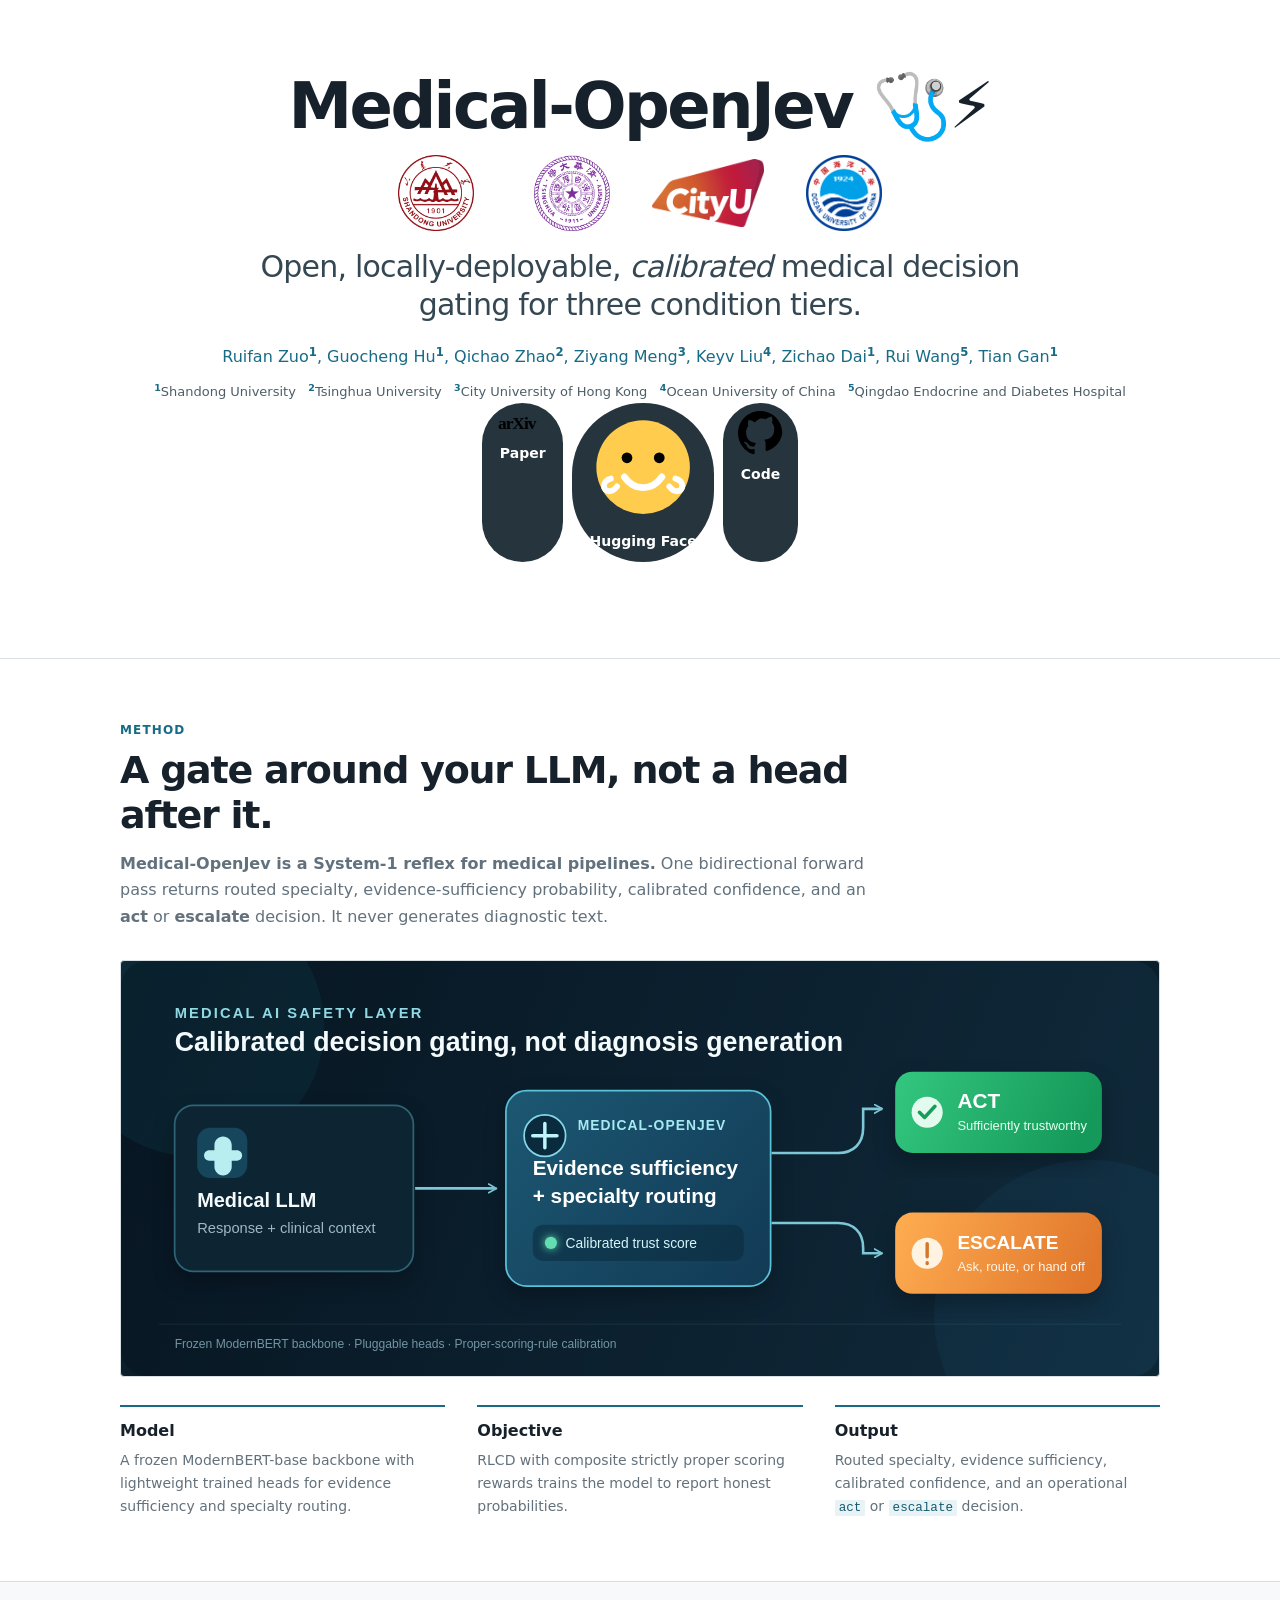
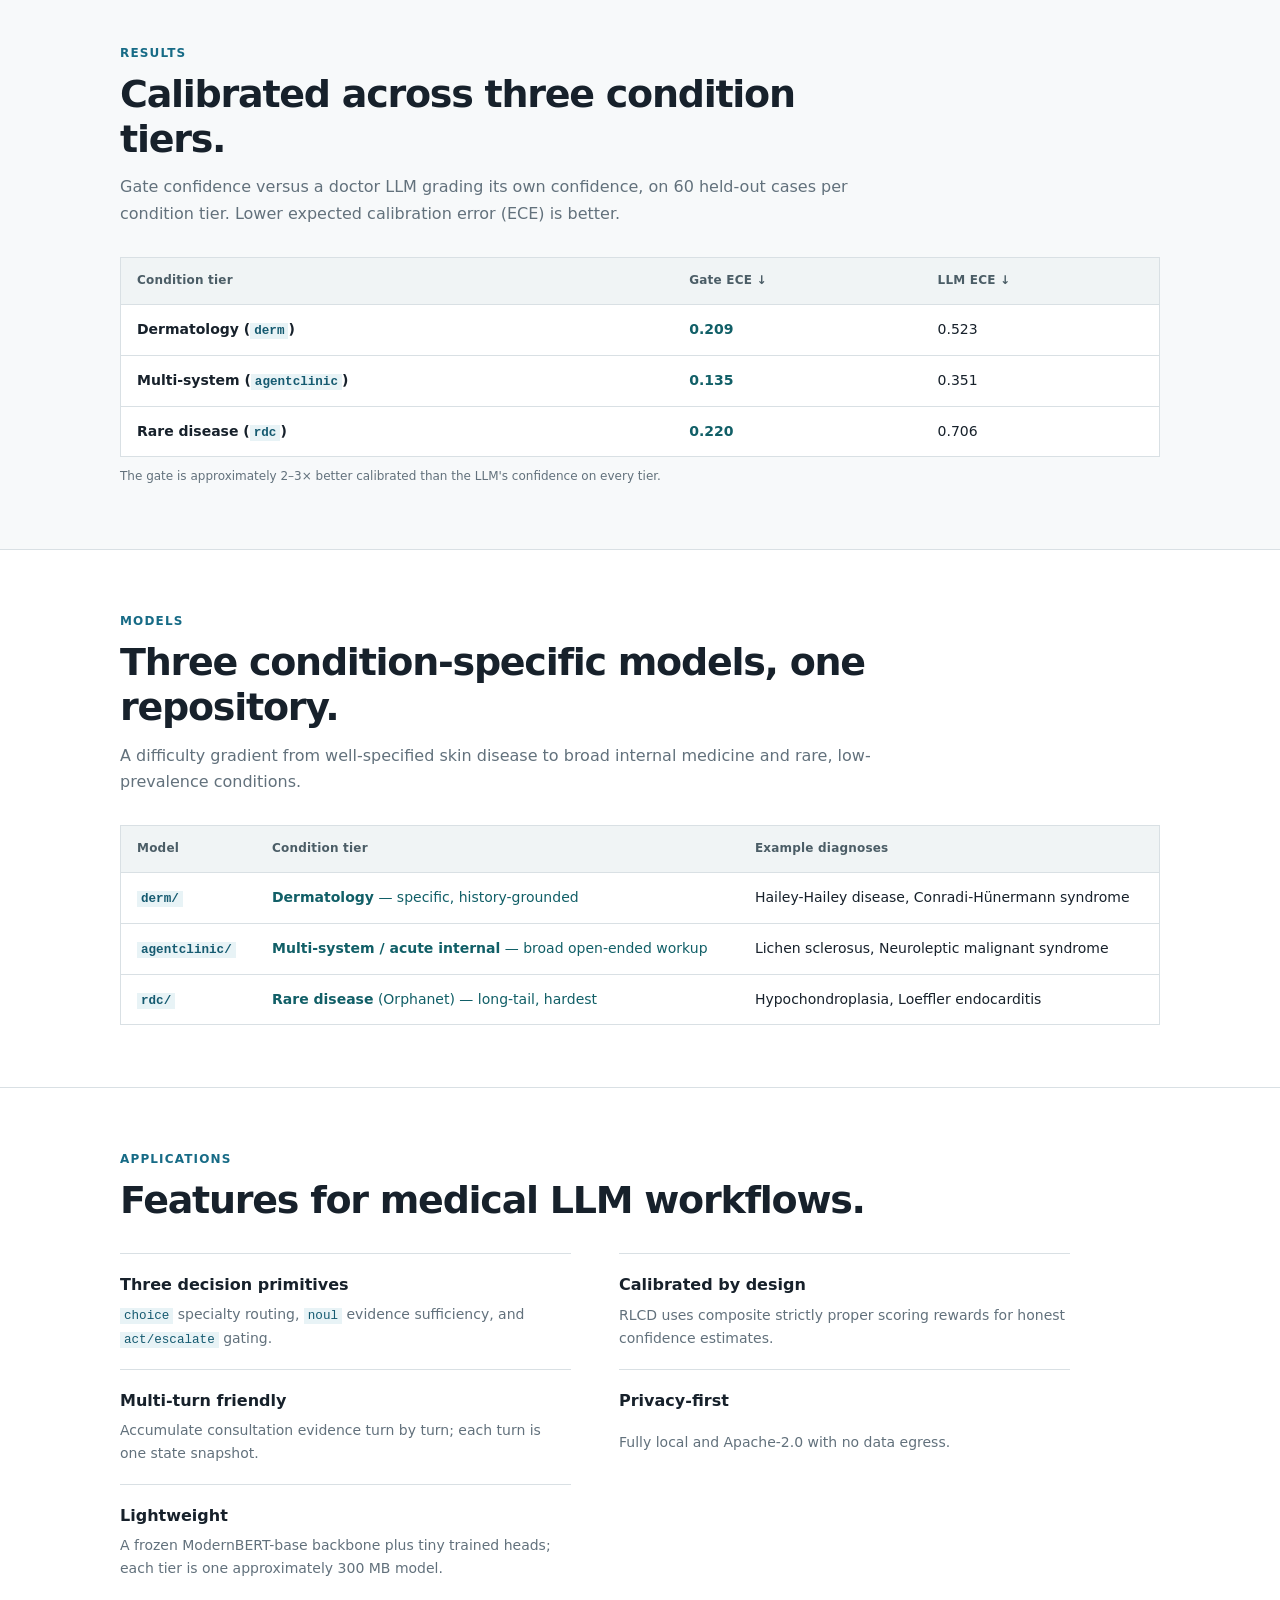
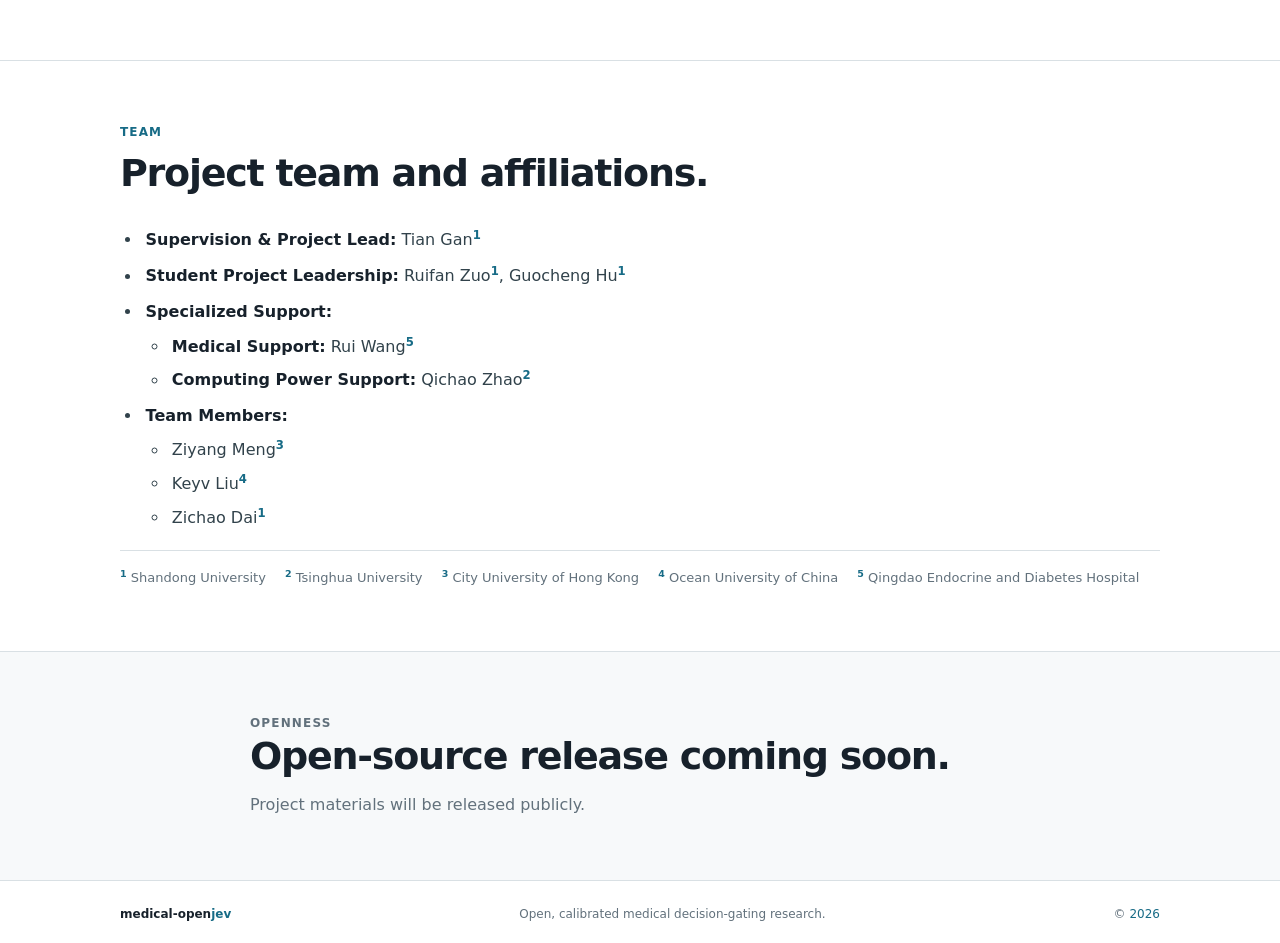
==== commit e699edb3: "Add files via upload" ====
--- a/index.html
+++ b/index.html
@@ -24,7 +24,7 @@
             <div class="institution-logo"><img src="web/logo/香港城市大学（东莞）-logo-1024px.png" alt="City University of Hong Kong"></div>
             <div class="institution-logo"><img src="web/logo/中国海洋大学logo.png" alt="Ocean University of China"></div>
           </div>
-          <p class="tagline">Open, locally-deployable, <em>calibrated</em> medical decision gating for three condition tiers — the open answer to closed System-1 APIs like TypeSafe Jev.</p>
+          <p class="tagline">Open, locally-deployable, <em>calibrated</em> medical decision gating for three condition tiers.</p>
           <p class="author-line">
             Ruifan Zuo<sup>1</sup>, Guocheng Hu<sup>1</sup>, Qichao Zhao<sup>2</sup>, Ziyang Meng<sup>3</sup>, Keyv Liu<sup>4</sup>, Zichao Dai<sup>1</sup>, Rui Wang<sup>5</sup>, Tian Gan<sup>1</sup>
           </p>
@@ -32,8 +32,28 @@
             <sup>1</sup>Shandong University &nbsp; <sup>2</sup>Tsinghua University &nbsp; <sup>3</sup>City University of Hong Kong &nbsp; <sup>4</sup>Ocean University of China &nbsp; <sup>5</sup>Qingdao Endocrine and Diabetes Hospital
           </p>
           <div class="project-links" aria-label="Project resources">
-            <a href="https://arxiv.org" target="_blank" rel="noreferrer">Paper <span aria-hidden="true">↗</span></a>
-            <a href="https://huggingface.co/fancc28/Medical-OpenJev" target="_blank" rel="noreferrer">Hugging Face <span aria-hidden="true">↗</span></a>
+            <a href="https://arxiv.org" target="_blank" rel="noopener noreferrer" aria-label="Paper on arXiv">
+              <svg class="resource-icon resource-icon--arxiv" aria-hidden="true" focusable="false" viewBox="0 0 52 24">
+                <text x="1" y="18" font-family="Georgia, 'Times New Roman', serif" font-size="18" font-weight="700" letter-spacing="-1.1">arXiv</text>
+              </svg>
+              <span>Paper</span>
+            </a>
+            <a href="https://huggingface.co/fancc28/Medical-OpenJev" target="_blank" rel="noopener noreferrer" aria-label="Model on Hugging Face">
+              <svg class="resource-icon resource-icon--huggingface" aria-hidden="true" focusable="false" viewBox="0 0 24 24">
+                <circle cx="12" cy="12" r="10" fill="#ffcc4d"></circle>
+                <circle cx="8.55" cy="10" r="1.15"></circle>
+                <circle cx="15.45" cy="10" r="1.15"></circle>
+                <path d="M8 14.1c1.08 1.53 2.48 2.3 4 2.3s2.92-.77 4-2.3" fill="none" stroke="currentColor" stroke-linecap="round" stroke-width="1.45"></path>
+                <path d="M5.1 14.45c-.9.2-1.48.8-1.48 1.56 0 .68.46 1.15 1.1 1.15.57 0 1.16-.36 1.69-1.03M18.9 14.45c.9.2 1.48.8 1.48 1.56 0 .68-.46 1.15-1.1 1.15-.57 0-1.16-.36-1.69-1.03" fill="none" stroke="currentColor" stroke-linecap="round" stroke-width="1.25"></path>
+              </svg>
+              <span>Hugging Face</span>
+            </a>
+            <a href="https://github.com/vindahi/Medical-OpenJev" target="_blank" rel="noopener noreferrer" aria-label="Source code on GitHub">
+              <svg class="resource-icon" aria-hidden="true" focusable="false" viewBox="0 0 16 16">
+                <path d="M8 0C3.58 0 0 3.58 0 8c0 3.54 2.29 6.53 5.47 7.59.4.07.55-.17.55-.38 0-.19-.01-.82-.01-1.49-2.01.37-2.53-.49-2.69-.94-.09-.23-.48-.94-.82-1.13-.28-.15-.68-.52-.01-.53.63-.01 1.08.58 1.23.82.72 1.21 1.87.87 2.33.66.07-.52.28-.87.51-1.07-1.78-.2-3.64-.89-3.64-3.95 0-.87.31-1.59.82-2.15-.08-.2-.36-1.02.08-2.12 0 0 .67-.21 2.2.82A7.65 7.65 0 018 2.69c.68 0 1.36.09 2 .27 1.53-1.04 2.2-.82 2.2-.82.44 1.1.16 1.92.08 2.12.51.56.82 1.27.82 2.15 0 3.07-1.87 3.75-3.65 3.95.29.25.54.73.54 1.48 0 1.07-.01 1.93-.01 2.2 0 .21.15.46.55.38A8.013 8.013 0 0016 8c0-4.42-3.58-8-8-8z"></path>
+              </svg>
+              <span>Code</span>
+            </a>
           </div>
         </div>
       </section>
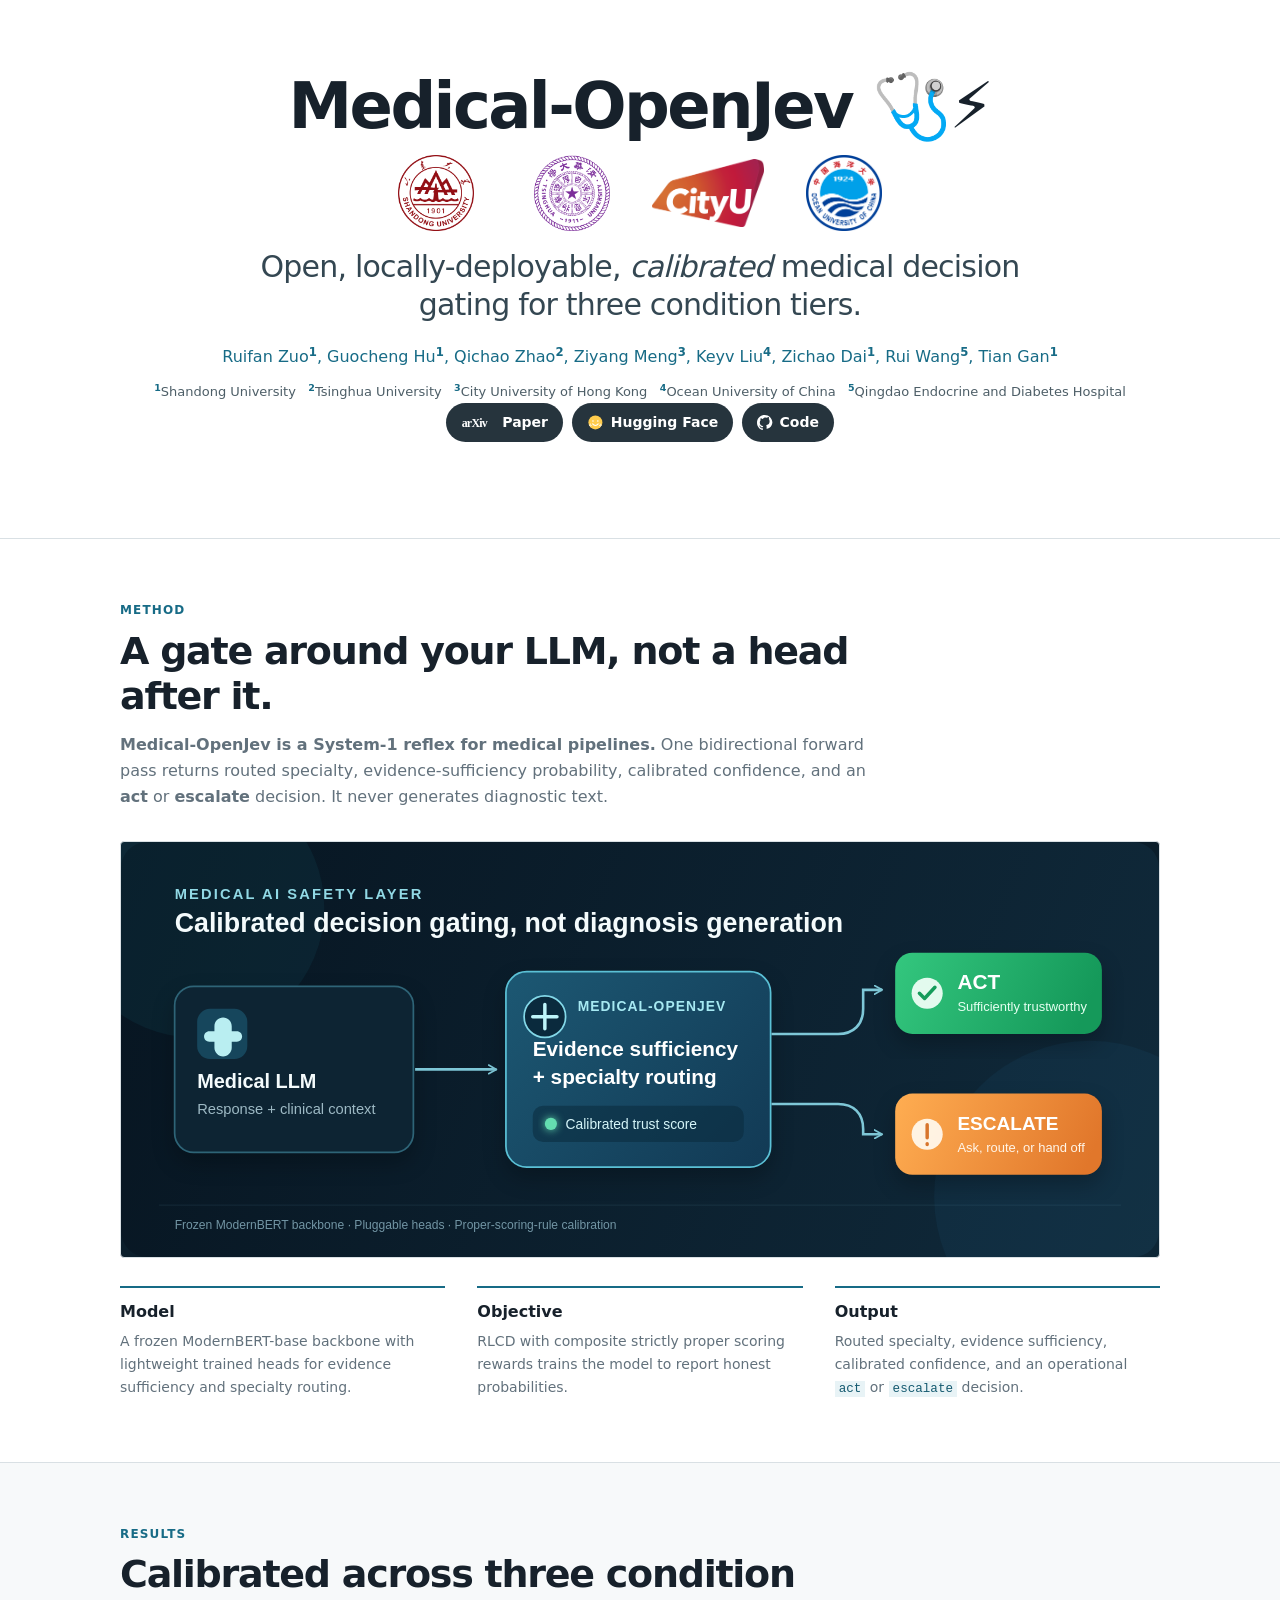
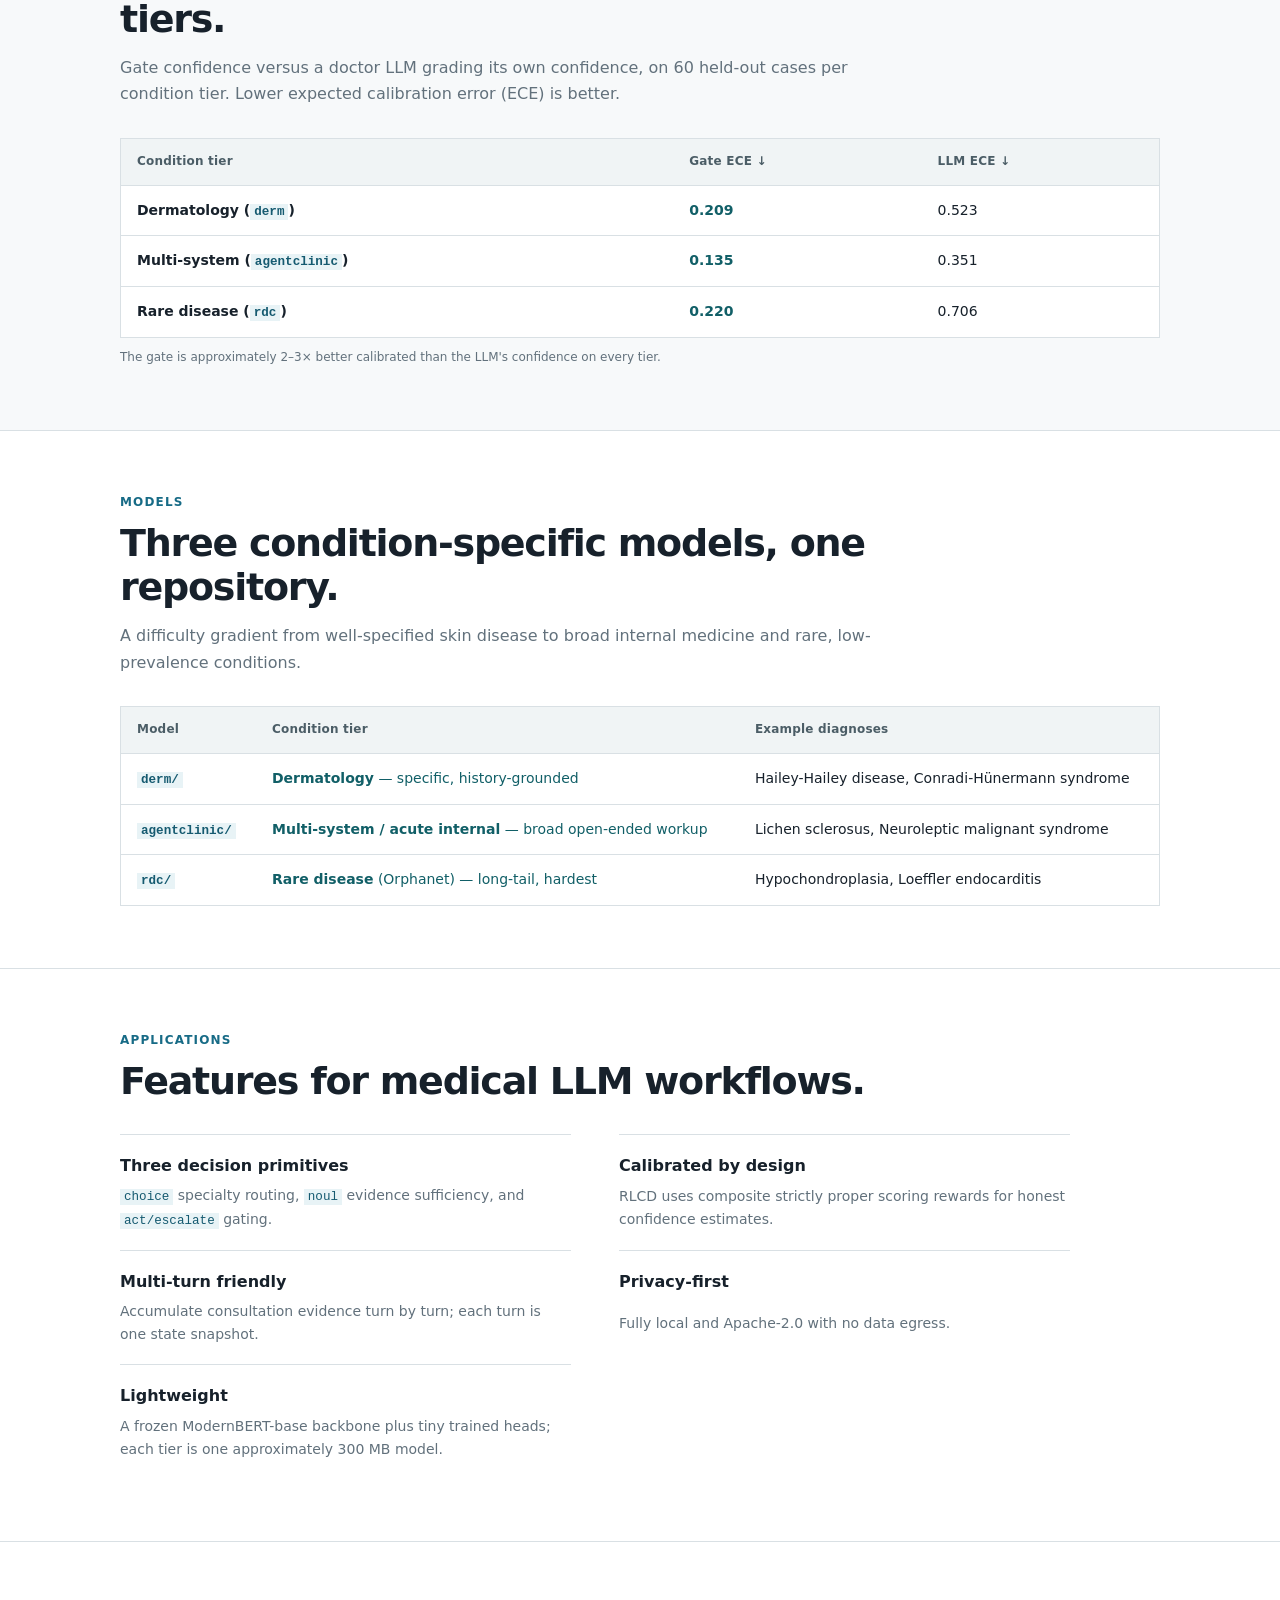
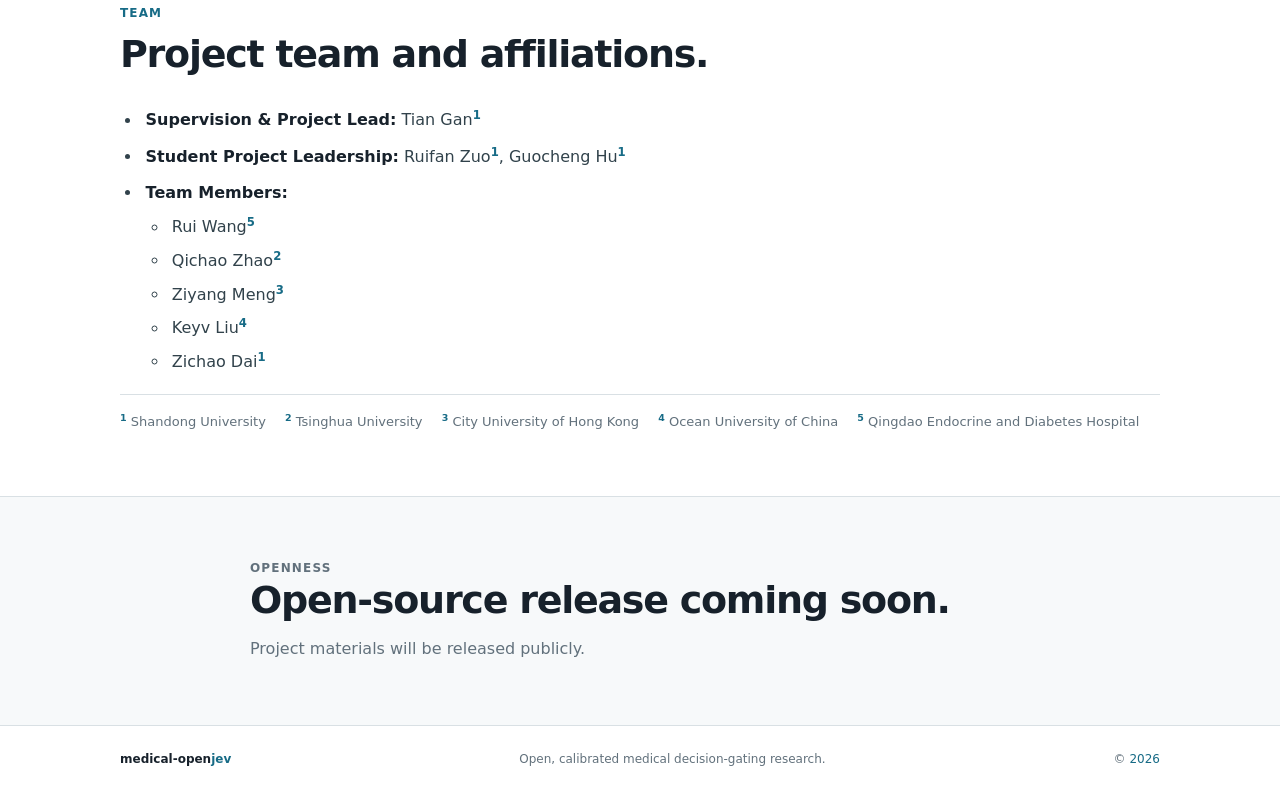
==== commit 55271ee3: "Add files via upload" ====
--- a/index.html
+++ b/index.html
@@ -154,15 +154,10 @@
             <li><strong>Supervision &amp; Project Lead:</strong> Tian Gan<sup>1</sup></li>
             <li><strong>Student Project Leadership:</strong> Ruifan Zuo<sup>1</sup>, Guocheng Hu<sup>1</sup></li>
             <li>
-              <strong>Specialized Support:</strong>
-              <ul>
-                <li><strong>Medical Support:</strong> Rui Wang<sup>5</sup></li>
-                <li><strong>Computing Power Support:</strong> Qichao Zhao<sup>2</sup></li>
-              </ul>
-            </li>
-            <li>
               <strong>Team Members:</strong>
               <ul>
+                <li>Rui Wang<sup>5</sup></li>
+                <li>Qichao Zhao<sup>2</sup></li>
                 <li>Ziyang Meng<sup>3</sup></li>
                 <li>Keyv Liu<sup>4</sup></li>
                 <li>Zichao Dai<sup>1</sup></li>
--- a/web/styles.css
+++ b/web/styles.css
@@ -45,8 +45,12 @@
 .institution-logo { display: grid; width: 112px; height: 78px; place-items: center; }
 .institution-logo img { display: block; max-width: 100%; max-height: 76px; object-fit: contain; }
 .project-links { display: flex; flex-wrap: wrap; justify-content: center; gap: 9px; margin: 0 0 28px; }
-.project-links a { padding: 8px 15px; border-radius: 999px; background: #26343d; color: #fff; font-size: 14px; font-weight: 650; }
+.project-links a { display: inline-flex; align-items: center; gap: 7px; padding: 8px 15px; border-radius: 999px; background: #26343d; color: #fff; font-size: 14px; font-weight: 650; }
 .project-links a:hover { background: var(--accent); text-decoration: none; }
+.project-links a:focus-visible { outline: 3px solid #75b8ca; outline-offset: 3px; }
+.resource-icon { width: 1.1em; height: 1.1em; flex: 0 0 auto; fill: currentColor; }
+.resource-icon--arxiv { width: 2.45em; height: 1.15em; }
+.resource-icon--huggingface { width: 1.2em; height: 1.2em; }
 .section { padding: 62px 0; border-top: 1px solid var(--line); }
 .section-muted { background: var(--surface); }
 .section-heading { max-width: 760px; margin-bottom: 30px; }
